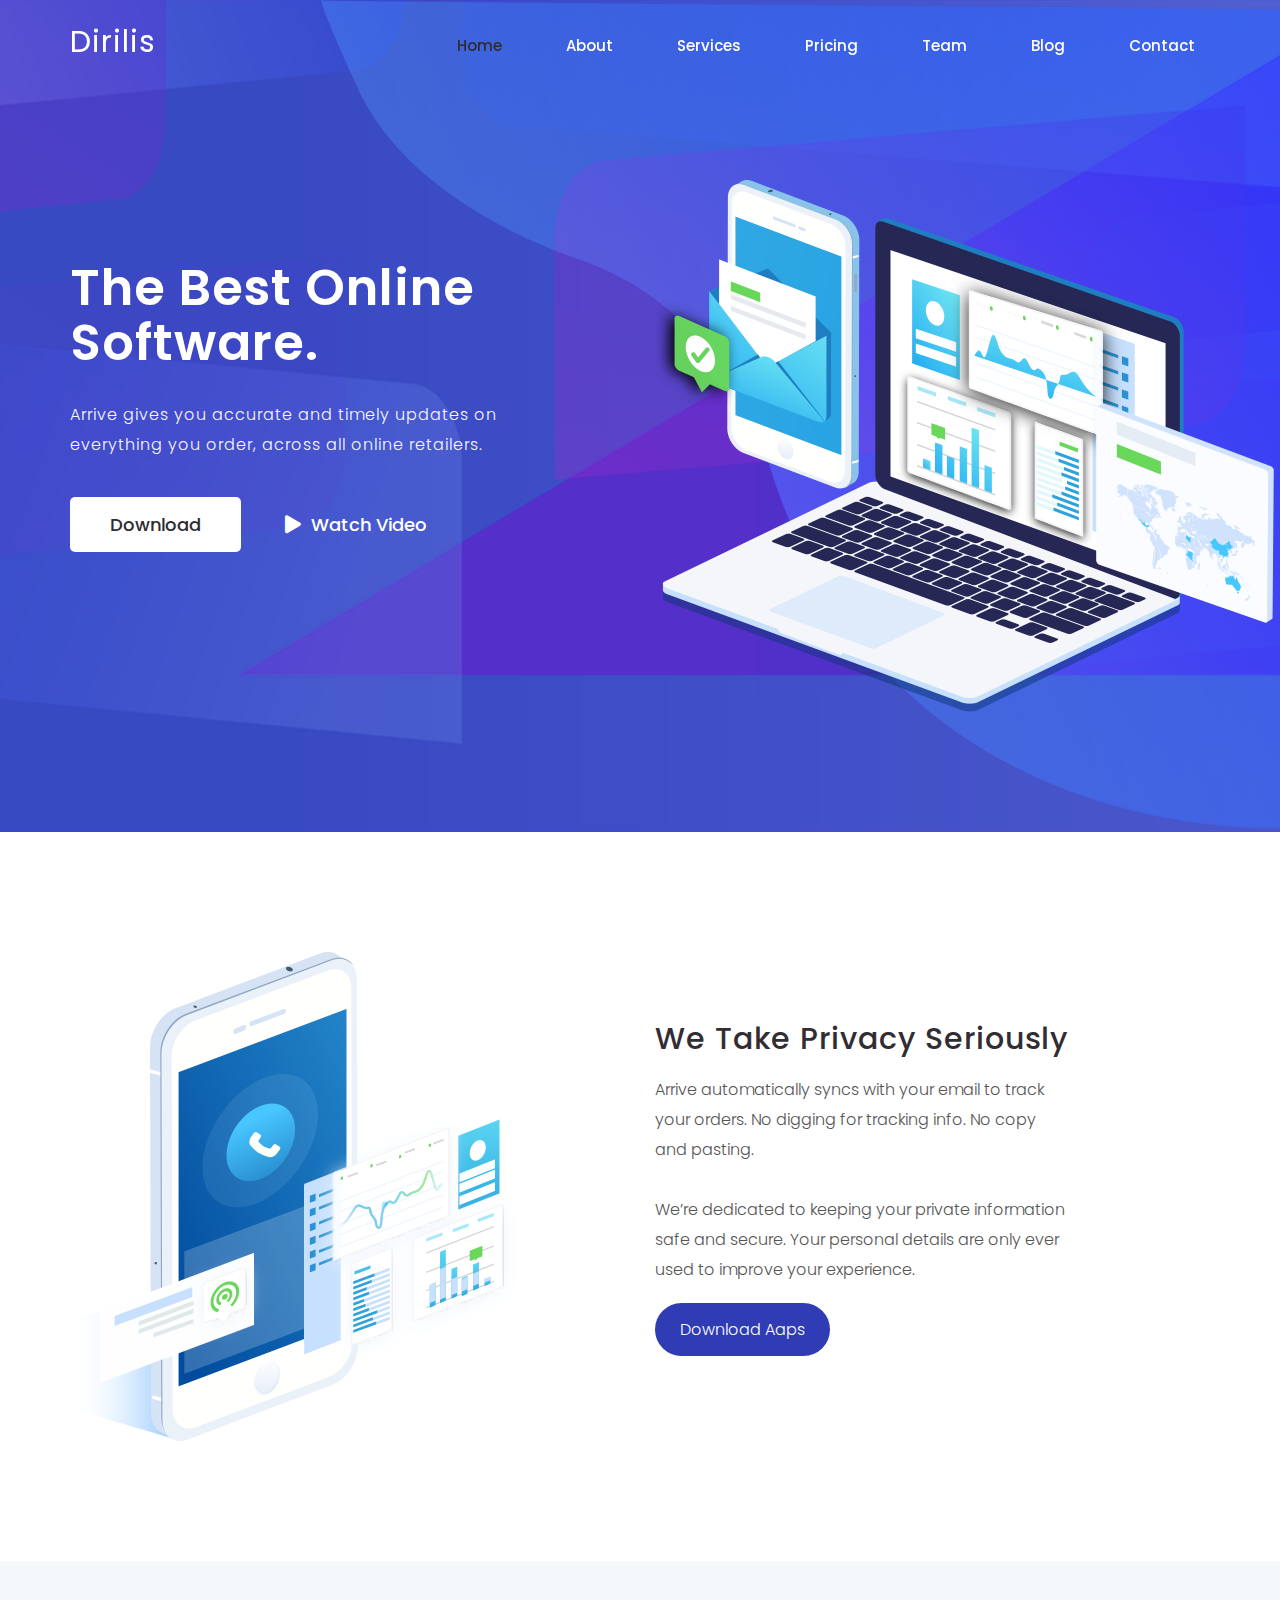
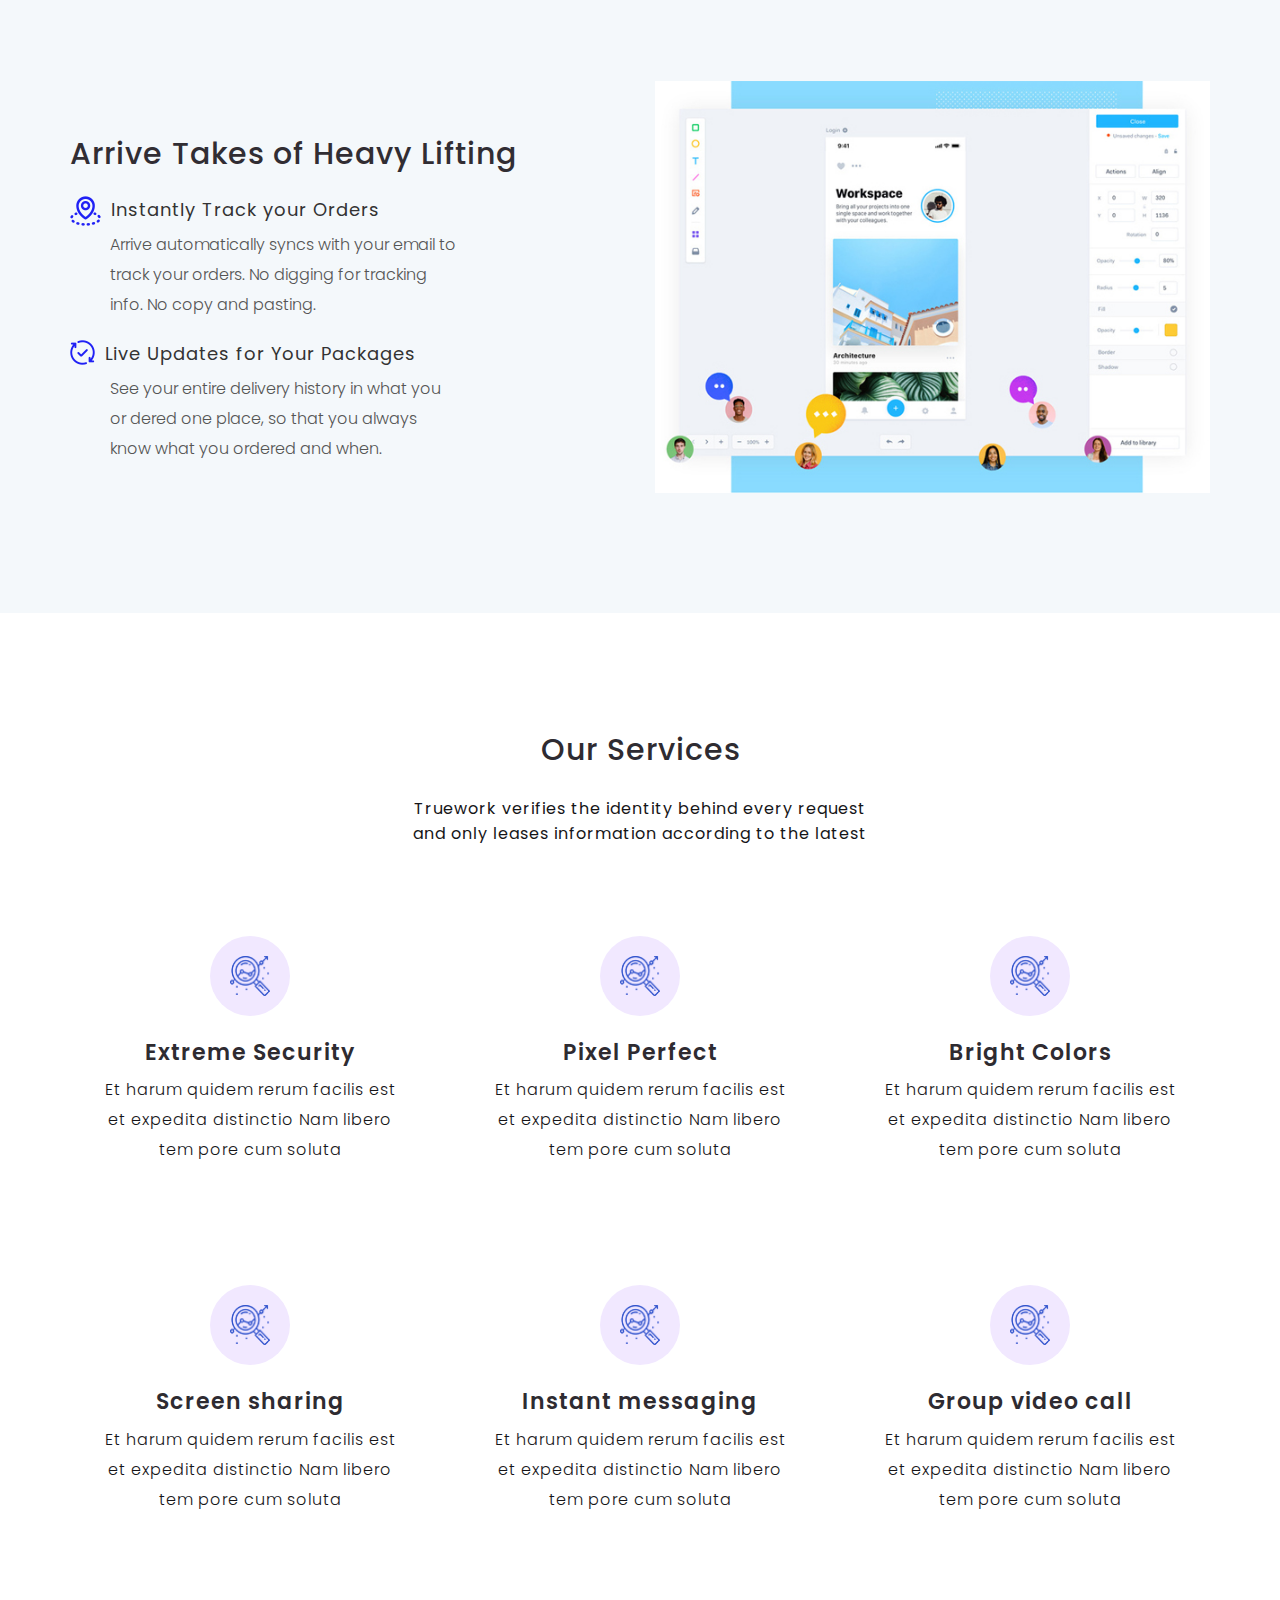
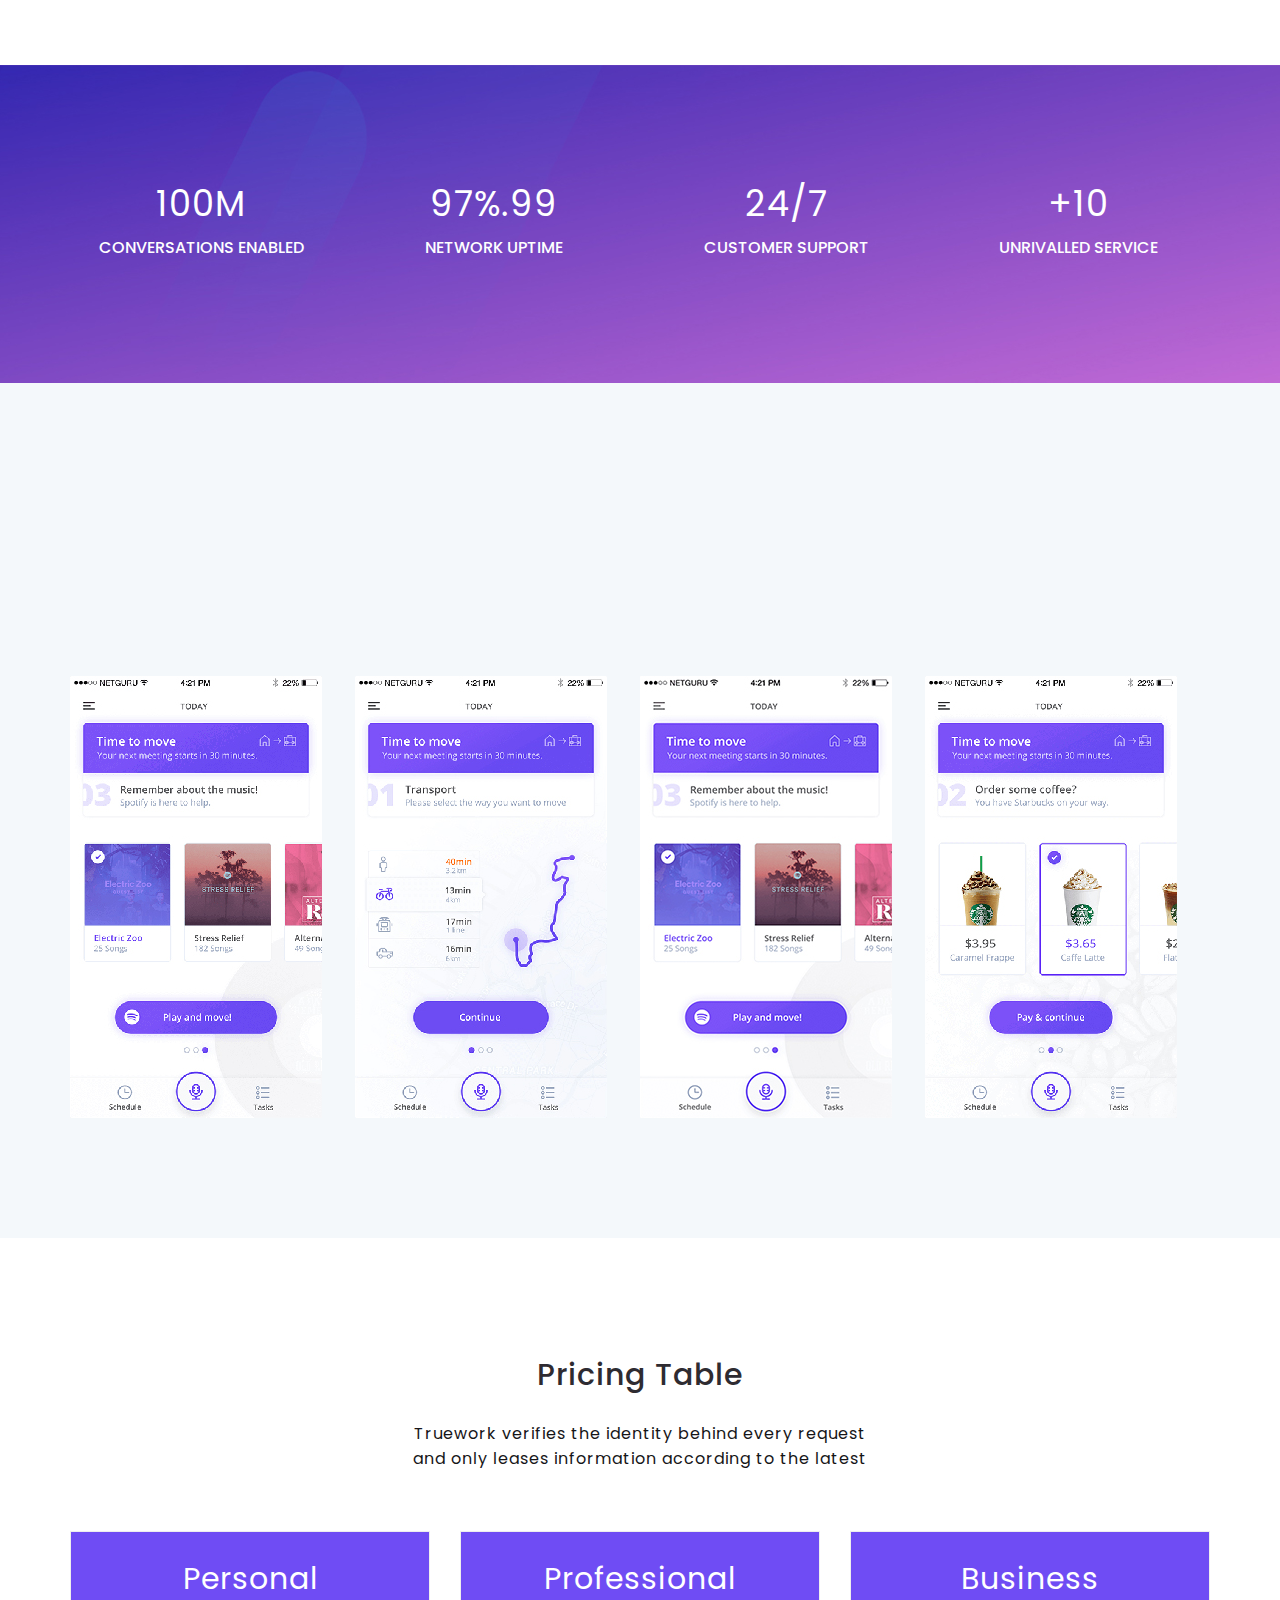
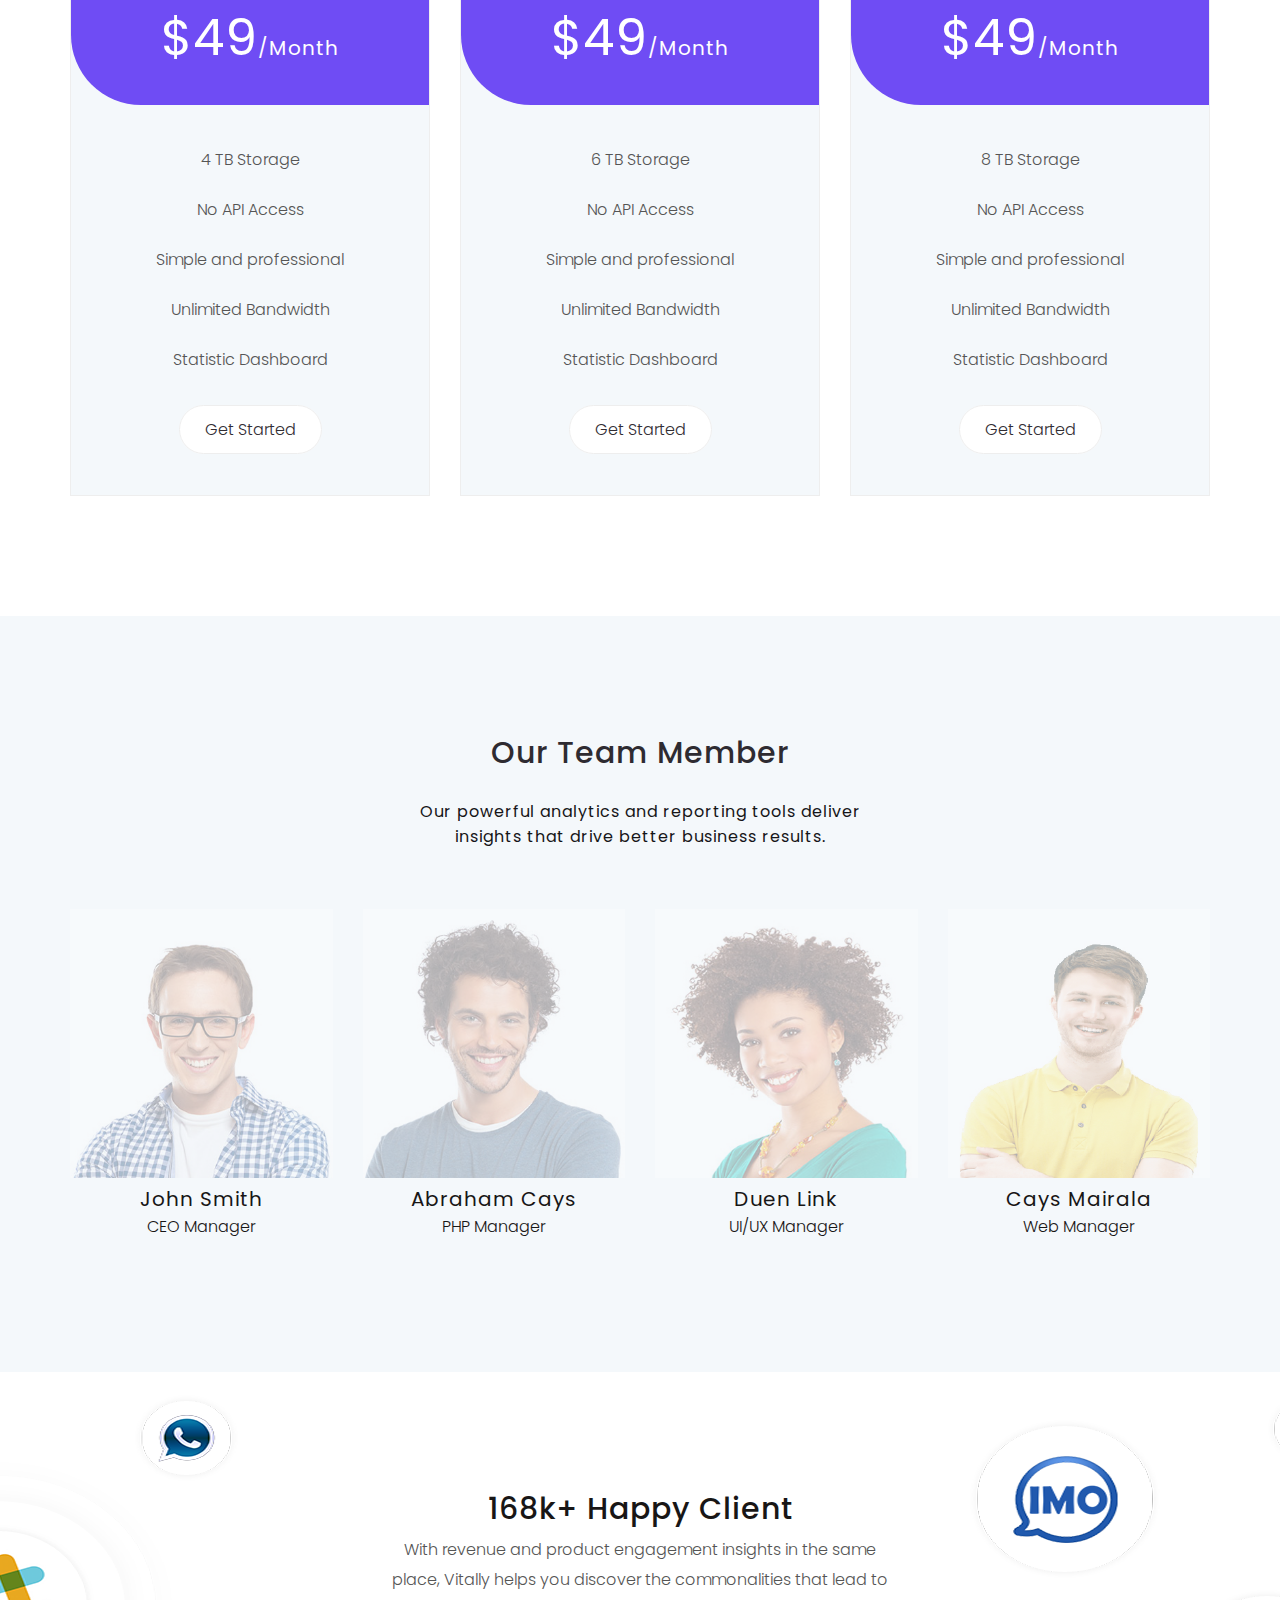
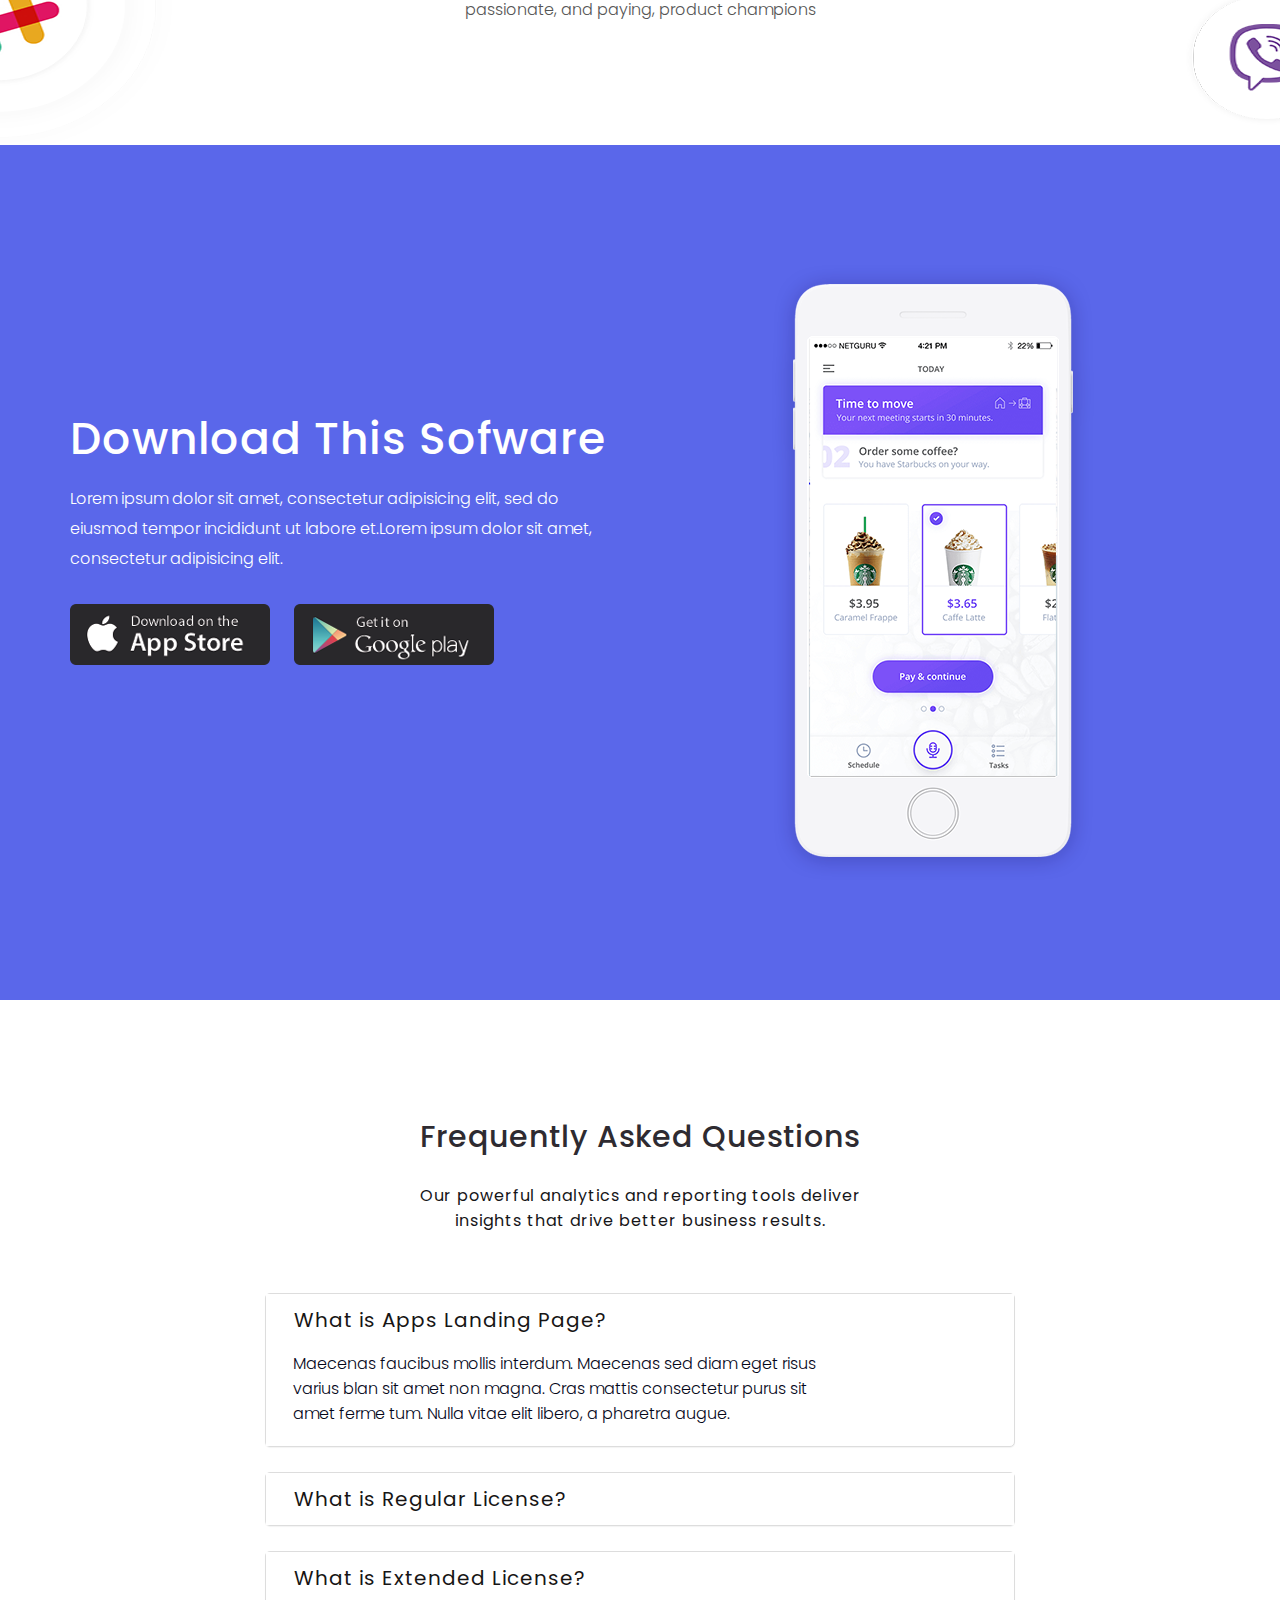
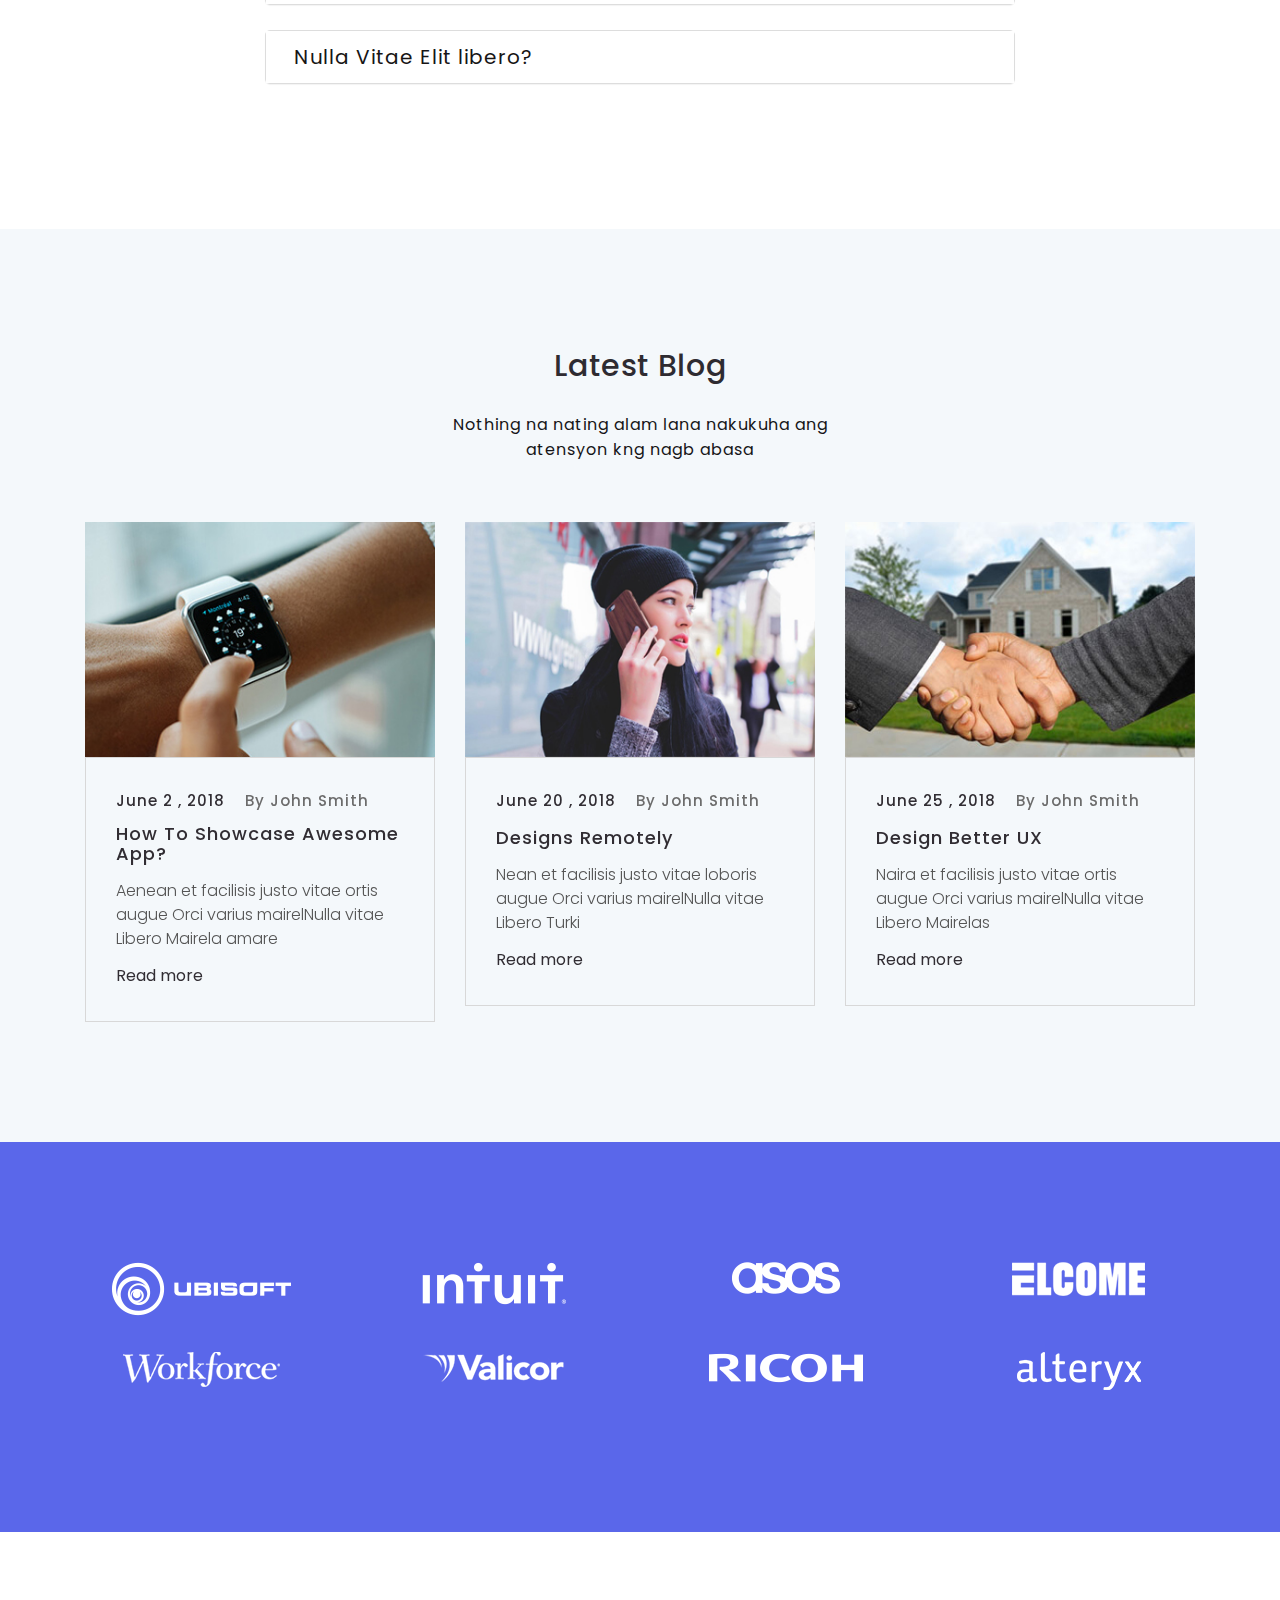
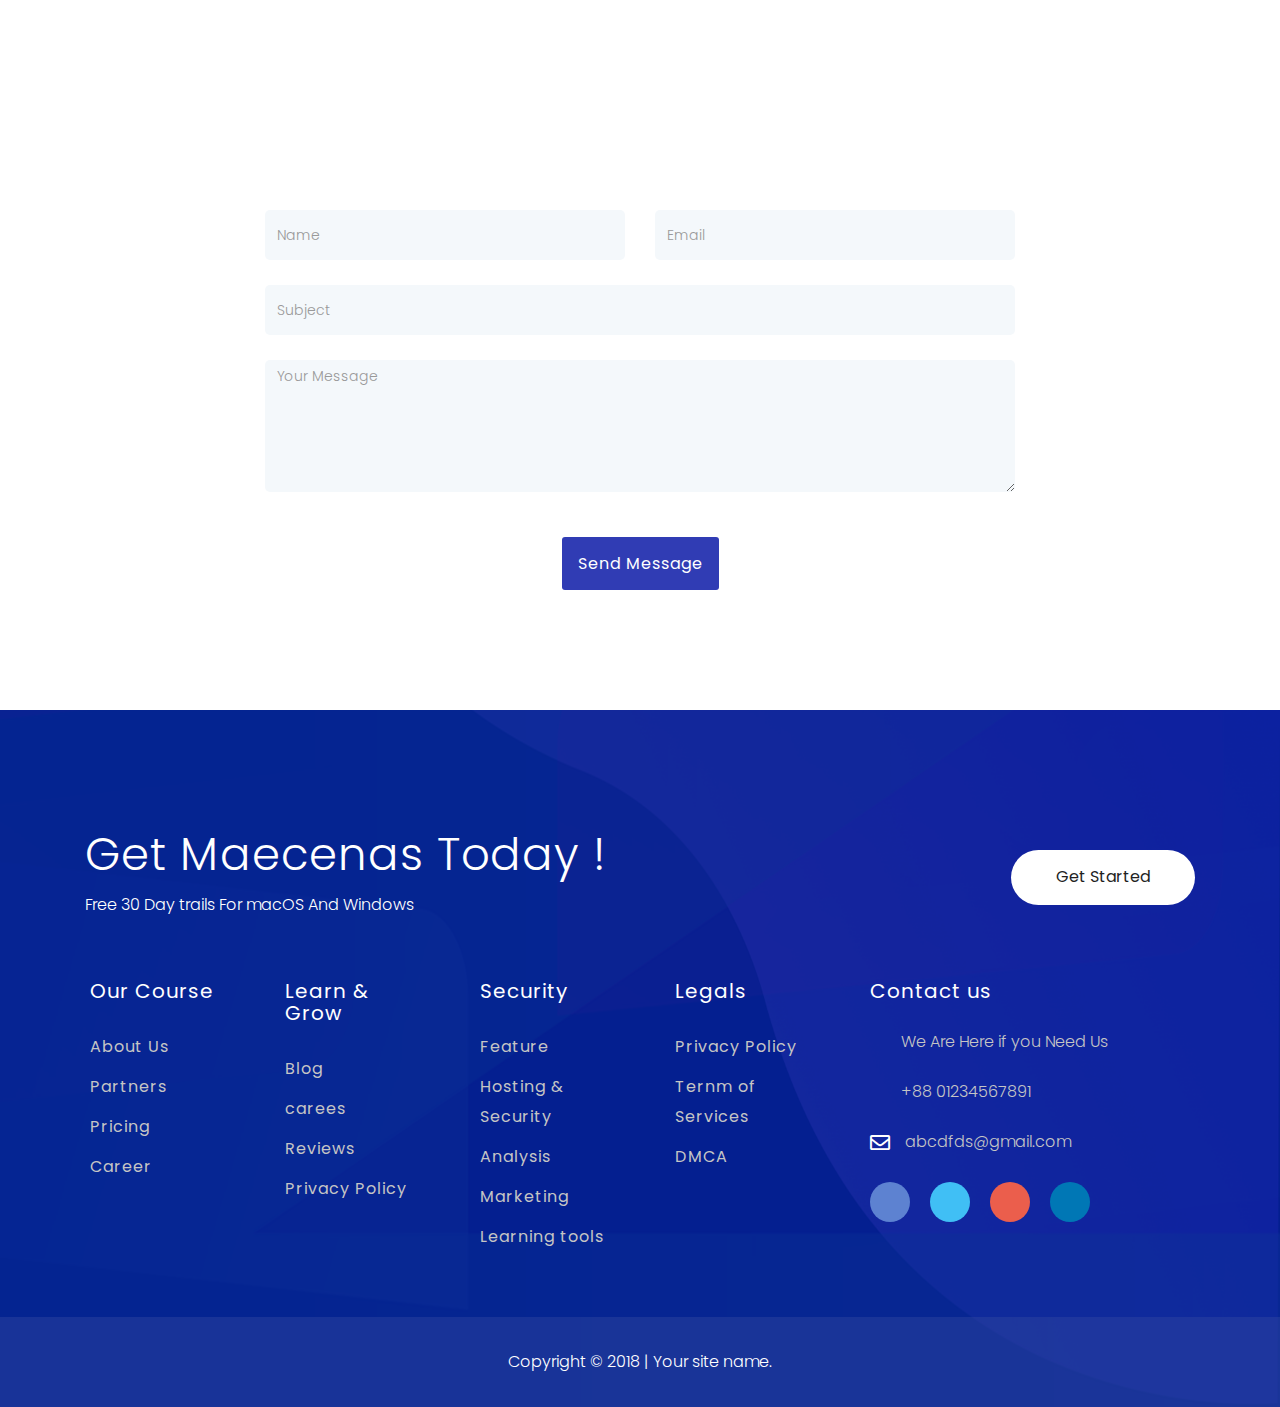
==== index.html @ 7afb1723 "Insurex Home page" ====
<!DOCTYPE html>
<html lang="en">

	<head>
		<!-- Meta -->
		<meta charset="utf-8">
		<meta http-equiv="X-UA-Compatible" content="IE=edge">
		<meta name="viewport" content="width=device-width, initial-scale=1"> 
		<!-- The above 3 meta tags *must* come first in the head; any other head content must come *after* these tags -->
		<!-- SITE TITLE -->
		<title>Dirilis - Responsive App Landing Page</title>			
		<!-- Latest Bootstrap min CSS -->
		<link rel="stylesheet" href="assets/bootstrap/css/bootstrap.css">		
		<!-- Google Font -->
		<link href="https://fonts.googleapis.com/css?family=Poppins:400,500,600,700" rel="stylesheet"> 
		<!-- Font Awesome CSS -->
		<link rel="stylesheet" href="https://use.fontawesome.com/releases/v5.0.12/css/all.css">
		<link rel="stylesheet" href="assets/fonts/font-awesome.min.css">
		<!--- owl carousel Css-->
		<link rel="stylesheet" href="assets/owlcarousel/css/owl.carousel.css">
		<link rel="stylesheet" href="assets/owlcarousel/css/owl.theme.css">	
		<!-- MAGNIFIC CSS -->
		<link rel="stylesheet" href="assets/css/magnific-popup.css">			
		<!-- Style CSS -->
		<link rel="stylesheet" href="assets/css/style.css">			
		
		<!-- HTML5 shim and Respond.js IE8 support of HTML5 elements and media queries -->
		<!-- WARNING: Respond.js doesn't work if you view the page via file:// -->
		<!--[if lt IE 9]>
		  <script src="https://oss.maxcdn.com/html5shiv/3.7.2/html5shiv.min.js"></script>
		  <script src="https://oss.maxcdn.com/respond/1.4.2/respond.min.js"></script>
		<![endif]-->
	</head>
	
    <body data-spy="scroll" data-offset="80">

		<!-- START PRELODER -->
		<div class="preloader">
			<div class="status"></div>
		</div>
		<!-- END PRELODER -->
		
		<!-- START NAVBAR -->
		<div class="navbar navbar-default navbar-fixed-top menu-top">
			<div class="container">
				<div class="navbar-header">
					<button type="button" class="navbar-toggle" data-toggle="collapse" data-target=".navbar-collapse">
						<span class="sr-only">Toggle navigation</span>
						<span class="icon-bar"></span>
						<span class="icon-bar"></span>
						<span class="icon-bar"></span>
					</button>
					<a href="index.html" class="navbar-brand"><h2>Dirilis</h2></a>
				</div>
				<div class="navbar-collapse collapse">
					<nav>
						<ul class="nav navbar-nav navbar-right">                                          
							<li><a class="page-scroll" href="#home">Home</a></li>
							<li><a class="page-scroll" href="#about">About</a></li>
							<li><a class="page-scroll" href="#service">Services</a></li>
							<li><a class="page-scroll" href="#pricing">Pricing</a></li>								
							<li><a class="page-scroll" href="#team">Team</a></li>
							<li><a class="page-scroll" href="#blog">Blog</a></li>
							<li><a class="page-scroll" href="#contact">Contact</a></li>
						</ul>  							
					</nav>
				</div> 
			</div><!--- END CONTAINER -->
		</div> 
		<!-- END NAVBAR -->	
		
		<!-- START  HOME -->
		<section id="home" class="home-area section-padding" style="background-image: url(assets/img/home/home-bg.png); background-size:cover; background-position:center center">
			<div class="container">
				<div class="row">
					<div class="col-md-6 col-sm-6 col-xs-12">
						<div class="hero-text">
							<h1>The Best Online Software.</h1>
							<p>Arrive gives you accurate and timely updates on everything you order, across all online retailers.</p>
						</div>
						<div class="home_btn">
							<a href="#">Download</a>
							<a class="own-video" href="https://www.youtube.com/watch?v=v5eAbbkaAfU"><i class="fas fa-play"></i>Watch Video</a>
						</div>
					</div><!--- END COL -->
					<div class="col-md-6 col-sm-6 col-xs-12">
						<div class="hero-text-img">
							<img src="assets/img/home/img-1.png" alt="images" />
						</div>
					</div><!--- END COL -->
				</div><!--- END ROW -->
			</div><!--- END CONTAINER -->
		</section>	
		<!-- END  HOME -->
		
		<!-- START ABOUT -->
		<section id="about" class="about_area section-padding">
			<div class="container">
				<div class="row">
					<div class="col-md-6 col-sm-6 col-xs-12">
						<div class="about_img">
							<img src="assets/img/about/img-1.png" class="img-responsive" alt="images" />
						</div>
					</div><!--- END COL -->
					<div class="col-md-6 col-sm-6 col-xs-12">
						<div class="about_text">
							<h2>We Take Privacy Seriously</h2>
							<p>Arrive automatically syncs with your email to track your orders. No digging for tracking info. No copy and pasting.</p>
							<p>We’re dedicated to keeping your private information safe and secure. Your personal details are only ever used to improve your experience.</p>
						</div>
						<div class="about_btn">
							<a href="#">Download Aaps</a>
						</div>
					</div><!--- END COL -->
				</div><!--- END ROW -->
			</div><!--- END CONTAINER -->
		</section>	
		<!-- END ABOUT -->
		
		<!-- START ABOUT TWO -->
		<section id="about_two" class="about_two_area section-padding">
			<div class="container">
				<div class="row">
					<div class="col-md-6 col-sm-6 col-xs-12">
						<div class="about_two_text">
							<h2>Arrive Takes of Heavy Lifting</h2>
							<div class="about_text_content">
								<img class="img-responsive" src="assets/img/about/icon-1.png" alt="icon" />
								<h4>Instantly Track your Orders</h4>
								<p>Arrive automatically syncs with your email to track your orders. No digging for tracking info. No copy and pasting.</p>
							</div>
							<div class="about_text_content">
								<img class="img-responsive" src="assets/img/about/icon-2.png" alt="icon" />
								<h4>Live Updates for Your Packages</h4>
								<p class="margin_none">See your entire delivery history in what you or dered  one place, so that you always know what you ordered and when.</p>
							</div>
						</div>
					</div><!--- END COL -->
					<div class="col-md-6 col-sm-6 col-xs-12">
						<div class="about_two_img">
							<img src="assets/img/about/img-2.jpg" class="img-responsive" alt="images" />
						</div>
					</div><!--- END COL -->
				</div><!--- END ROW -->
			</div><!--- END CONTAINER -->
		</section>	
		<!-- END ABOUT TWO -->
		
		<!-- START SERVICES -->
		<section id="service" class="service_area ">
			<div class="container">
				<div class="row text-center">
					<div class="col-md-12">
						<div class="section-title">
							<h2>Our Services</h2>
							<p>Truework verifies the identity behind every request and only leases information according to the latest </p>
						</div>
					</div><!--- END COL -->
					<div class="col-md-4 col-sm-6 col-xs-12">
						<div class="service_conteant">
							<div class="service_icon">
								<img src="assets/img/service/icon-1.png" alt="icon" />
							</div>
							<h4>Extreme Security</h4>
							<p>Et harum quidem rerum facilis est et expedita distinctio Nam libero tem pore cum soluta </p>
						</div>
					</div><!--- END COL -->
					<div class="col-md-4 col-sm-6 col-xs-12">
						<div class="service_conteant">
							<div class="service_icon">
								<img src="assets/img/service/icon-1.png" alt="icon" />
							</div>
							<h4>Pixel Perfect</h4>
							<p>Et harum quidem rerum facilis est et expedita distinctio Nam libero tem pore cum soluta </p>
						</div>
					</div><!--- END COL -->
					<div class="col-md-4 col-sm-6 col-xs-12">
						<div class="service_conteant">
							<div class="service_icon">
								<img src="assets/img/service/icon-1.png" alt="icon" />
							</div>
							<h4>Bright Colors</h4>
							<p>Et harum quidem rerum facilis est et expedita distinctio Nam libero tem pore cum soluta </p>
						</div>
					</div><!--- END COL -->
					<div class="col-md-4 col-sm-6 col-xs-12">
						<div class="service_conteant">
							<div class="service_icon">
								<img src="assets/img/service/icon-1.png" alt="icon" />
							</div>
							<h4>Screen sharing</h4>
							<p>Et harum quidem rerum facilis est et expedita distinctio Nam libero tem pore cum soluta </p>
						</div>
					</div><!--- END COL -->
					<div class="col-md-4 col-sm-6 col-xs-12">
						<div class="service_conteant">
							<div class="service_icon">
								<img src="assets/img/service/icon-1.png" alt="icon" />
							</div>
							<h4>Instant messaging</h4>
							<p>Et harum quidem rerum facilis est et expedita distinctio Nam libero tem pore cum soluta </p>
						</div>
					</div><!--- END COL -->
					<div class="col-md-4 col-sm-6 col-xs-12">
						<div class="service_conteant">
							<div class="service_icon">
								<img src="assets/img/service/icon-1.png" alt="icon" />
							</div>
							<h4>Group video call</h4>
							<p>Et harum quidem rerum facilis est et expedita distinctio Nam libero tem pore cum soluta </p>
						</div>
					</div><!--- END COL -->
				</div><!--- END ROW -->
			</div><!--- END CONTAINER -->
		</section>
		<!-- END SERVICES -->
		
		<!-- START CUNTING -->
		<section class="counter"  class="testimonial_area section-padding" style="background-image: url(assets/img/counting/bg.jpg); background-size:cover; background-position: center center;">
			<div class="container">
				<div class="row">
					<div class="col-md-3 col-sm-6 col-xs-12">
						<div class="counter_content text-center">
							<h4>100M</h4>
							<p>Conversations Enabled</p>
						</div>
					</div><!--- END COL -->
					<div class="col-md-3 col-sm-6 col-xs-12">
						<div class="counter_content text-center">
							<h4>97%.99</h4>
							<p>Network Uptime</p>
						</div>
					</div><!--- END COL -->
					<div class="col-md-3 col-sm-6 col-xs-12">
						<div class="counter_content text-center">
							<h4>24/7</h4>
							<p>Customer Support</p>
						</div>
					</div><!--- END COL -->
					<div class="col-md-3 col-sm-6 col-xs-12">
						<div class="counter_content text-center">
							<h4>+10</h4>
							<p>Unrivalled Service</p>
						</div>
					</div><!--- END COL -->
				</div><!--- END ROW -->
			</div><!--- END CONTAINER -->
		</section>
		<!-- END CUNTING -->
		
	    <!-- START APP SCREENSHOT  -->
		<section id="screenshots" class="app-screenshot section-padding">
			<div class="container">
				<div class="row">
					<div class="col-md-12">
						<div class="section-title text-center wow zoomIn">
							<h2>Apps Screenshots</h2>
							<p>Our powerful analytics and reporting tools deliver insights that drive better business results.</p>
						</div>				
					</div><!--- END COL -->				
					<div class="col-md-12">
						<div class="s-slider">
						  <div class="item"><img src="assets/img/screenshot/img-1.jpg" alt=""/></div>
						  <div class="item"><img src="assets/img/screenshot/img-2.jpg" alt=""/></div>
						  <div class="item"><img src="assets/img/screenshot/img-5.jpg" alt=""/></div>
						  <div class="item"><img src="assets/img/screenshot/img-4.jpg" alt=""/></div>
						  <div class="item"><img src="assets/img/screenshot/img-3.jpg" alt=""/></div>
						  <div class="item"><img src="assets/img/screenshot/img-1.jpg" alt=""/></div>
						  <div class="item"><img src="assets/img/screenshot/img-2.jpg" alt=""/></div>
						  <div class="item"><img src="assets/img/screenshot/img-5.jpg" alt=""/></div>
						  <div class="item"><img src="assets/img/screenshot/img-4.jpg" alt=""/></div>
						  <div class="item"><img src="assets/img/screenshot/img-3.jpg" alt=""/></div>
						</div>
					</div><!--- END COL -->
				</div><!--- END ROW -->			
			</div><!--- END CONTAINER -->	
		</section>
		<!-- END APP SCREENSHOT -->
		
		<!-- START PRICING TABLE -->
		<section id="pricing" class="pricing_area">
			<div class="container">
				<div class="row text-center">
					<div class="col-md-12">
						<div class="section-title">
							<h2>Pricing Table</h2>
							<p>Truework verifies the identity behind every request and only leases information according to the latest </p>
						</div>
					</div><!--- END COL -->
					<div class="col-md-4 col-sm-6 col-xs-12">
						<div class="pricingtable">
							<div class="pricing_heading">
								<h3>Personal</h3>
								<h2>$49<span>/Month</span></h2>
							</div>
							<div class="pricingContent">
								<ul>
									<li>4 TB Storage</li>
									<li>No API Access</li>
									<li>Simple and professional</li>
									<li>Unlimited Bandwidth</li>
									<li>Statistic Dashboard</li>
								</ul>
							</div>
							<a href="#" class="pricing_btn">Get Started</a>
						</div>
					</div><!-- END COL  -->
					<div class="col-md-4 col-sm-6 col-xs-12">
						<div class="pricingtable">
							<div class="pricing_heading">
								<h3>Professional</h3>
								<h2>$49<span>/Month</span></h2>
							</div>
							<div class="pricingContent">
								<ul>
									<li>6 TB Storage</li>
									<li>No API Access</li>
									<li>Simple and professional</li>
									<li>Unlimited Bandwidth</li>
									<li>Statistic Dashboard</li>
								</ul>
							</div>
							<a href="#" class="pricing_btn">Get Started</a>
						</div>
					</div><!-- END COL  -->
					<div class="col-md-4 col-sm-6 col-xs-12">
						<div class="pricingtable">
							<div class="pricing_heading">
								<h3>Business</h3>
								<h2>$49<span>/Month</span></h2>
							</div>
							<div class="pricingContent">
								<ul>
									<li>8 TB Storage</li>
									<li>No API Access</li>
									<li>Simple and professional</li>
									<li>Unlimited Bandwidth</li>
									<li>Statistic Dashboard</li>
								</ul>
							</div>
							<a href="#" class="pricing_btn">Get Started</a>
						</div>
					</div><!-- END COL  -->
				</div><!--- END ROW -->
			</div><!--- END CONTAINER -->
		</section>
		<!-- END PRICING TABLE-->
		
		<!-- START OUR TEAM -->
		<section id="team" class="team_area">
			<div class="container">
				<div class="row">
					<div class="col-md-12">
						<div class="section-title text-center">
							<h2>Our Team Member</h2>
							<p>Our powerful analytics and reporting tools deliver insights that drive better business results. </p>
						</div>
					</div><!--- END COL -->
					<div class="col-md-3 col-sm-6">
						<div class="our-team">
							<div class="pic">
								<img src="assets/img/team/img-1.jpg" alt="">
							</div>
							<div class="team-prof">
								<h4 class="post-title"><a href="#">John Smith</a></h4>
								<span class="post">CEO Manager</span>
							</div>
						</div>
					</div><!--- END COL -->
					<div class="col-md-3 col-sm-6">
						<div class="our-team">
							<div class="pic">
								<img src="assets/img/team/img-2.jpg" alt="">
							</div>
							<div class="team-prof">
								<h4 class="post-title"><a href="#">Abraham Cays</a></h4>
								<span class="post">PHP Manager</span>
							</div>
						</div>
					</div><!--- END COL -->
					<div class="col-md-3 col-sm-6">
						<div class="our-team">
							<div class="pic">
								<img src="assets/img/team/img-3.jpg" alt="">
							</div>
							<div class="team-prof">
								<h4 class="post-title"><a href="#">Duen Link</a></h4>
								<span class="post">UI/UX Manager</span>
							</div>
						</div>
					</div><!--- END COL -->
					<div class="col-md-3 col-sm-6">
						<div class="our-team">
							<div class="pic">
								<img src="assets/img/team/img-4.jpg" alt="">
							</div>
							<div class="team-prof">
								<h4 class="post-title"><a href="#">Cays Mairala</a></h4>
								<span class="post">Web Manager</span>
							</div>
						</div>
					</div><!--- END COL -->
				</div><!--- END ROW -->
			</div><!--- END CONTAINER -->
		</section>
		<!-- END OUR TEAM -->
		
		<!-- START CLIENT -->
			<section class="client_area section-padding" style="background-image: url(assets/img/client/bg.png); hbackground-size:cover; background-position: center center;">
				<div class="container">
					<div class="row">
						<div class="col-md-12 text-center">
							<div class="client_title">
								<h2>168k+ Happy Client</h2>
								<p>With revenue and product engagement insights in the same place, Vitally helps you discover the commonalities that lead to passionate, and paying, product champions</p>
							</div>
						</div><!--- END COL -->
					</div><!--- END ROW -->
				</div><!--- END CONTAINER -->
			</section>
		<!-- END CLIENT -->
		
		<!-- START DOWNLOAD -->
		<section id="download" class="download section-padding">
			<div class="container">
				<div class="row">
					<div class="col-md-6  col-sm-6 col-xs-12 ">
						<div class="download_text">
							<h2>Download This Sofware</h2>
							<p>Lorem ipsum dolor sit amet, consectetur adipisicing elit, sed do eiusmod tempor incididunt ut labore et.Lorem ipsum dolor sit amet, consectetur adipisicing elit.</p>
							<a class="download_btn" href="#"><img src="assets/img/download/apple.png" alt="" /></a>
							<a class="download_btn_two" href="#"><img src="assets/img/download/android.png" alt="" /></a>
						</div>
					</div><!--- END COL -->
					<div class="col-md-6 col-sm-6 col-xs-12">
						<div class="download_img">
							<img class="img-responsive" src="assets/img/download/img-1.png" alt="" />
						</div>
					</div><!--- END COL -->				
				</div><!--- END ROW -->
			</div><!--- END CONTAINER -->		
		</section>
		<!-- END DOWNLOAD -->
		
		<!-- START FAQS -->
		<section class="faqs_area section-padding ">
			<div class="container">
				<div class="row">
					<div class="col-md-12">
						<div class="section-title text-center">
							<h2>Frequently Asked Questions</h2>
							<p>Our powerful analytics and reporting tools deliver insights that drive better business results.</p>
						</div>
					</div><!--- END COL -->
					<div class="col-md-8 col-md-offset-2">
						<div class="panel-group" id="accordion" role="tablist" aria-multiselectable="true">
							<div class="panel panel-default">
								<div class="panel-heading" role="tab" id="headingOne">
									<h4 class="panel-title">
										<a class="" role="button" data-toggle="collapse" data-parent="#accordion" href="#collapseOne" aria-expanded="true" aria-controls="collapseOne">
											What is Apps Landing Page?
										</a>
									</h4>
								</div>
								<div id="collapseOne" class="panel-collapse collapse in" role="tabpanel" aria-labelledby="headingOne">
									<div class="panel-body">
										Maecenas faucibus mollis interdum. Maecenas sed diam eget risus varius blan sit amet non magna. Cras mattis consectetur purus sit amet ferme tum. Nulla vitae elit libero, a pharetra augue.
									</div>
								</div>
							</div>
							<div class="panel panel-default">
								<div class="panel-heading" role="tab" id="headingTwo">
									<h4 class="panel-title">
										<a class="collapsed" role="button" data-toggle="collapse" data-parent="#accordion" href="#collapseTwo" aria-expanded="false" aria-controls="collapseTwo">
											What is Regular License?
										</a>
									</h4>
								</div>
								<div id="collapseTwo" class="panel-collapse collapse" role="tabpanel" aria-labelledby="headingTwo">
									<div class="panel-body">
										Maecenas faucibus mollis interdum. Maecenas sed diam eget risus varius blan sit amet non magna. Cras mattis consectetur purus sit amet ferme tum. Nulla vitae elit libero, a pharetra augue.
									</div>
								</div>
							</div>
							<div class="panel panel-default">
								<div class="panel-heading" role="tab" id="headingThree">
									<h4 class="panel-title">
										<a class="collapsed" role="button" data-toggle="collapse" data-parent="#accordion" href="#collapseThree" aria-expanded="false" aria-controls="collapseThree">
											What is Extended License?
										</a>
									</h4>
								</div>
								<div id="collapseThree" class="panel-collapse collapse" role="tabpanel" aria-labelledby="headingThree">
									<div class="panel-body">
										Maecenas faucibus mollis interdum. Maecenas sed diam eget risus varius blan sit amet non magna. Cras mattis consectetur purus sit amet ferme tum. Nulla vitae elit libero, a pharetra augue.
									</div>
								</div>
							</div>
							<div class="panel panel-default">
								<div class="panel-heading" role="tab" id="headingThree">
									<h4 class="panel-title">
										<a class="collapsed" role="button" data-toggle="collapse" data-parent="#accordion" href="#collapseThree" aria-expanded="false" aria-controls="collapseThree">
											Nulla Vitae Elit libero?
										</a>
									</h4>
								</div>
								<div id="collapseThree" class="panel-collapse collapse" role="tabpanel" aria-labelledby="headingThree">
									<div class="panel-body">
										Maecenas faucibus mollis interdum. Maecenas sed diam eget risus varius blan sit amet non magna. Cras mattis consectetur purus sit amet ferme tum. Nulla vitae elit libero, a pharetra augue.
									</div>
								</div>
							</div>
						</div>
					</div><!-- END COL-->
				</div><!-- END ROW-->
			</div><!-- END CONTAINER-->
		</section>
		<!-- END FAQS -->
		
		<!-- START BLOG -->	
		<section id="blog" class="blog_area section-padding">
			<div class="container">
				<div class="row">	
					<div class="col-md-12">
						<div class="section-title text-center">
							<h2>Latest Blog</h2>
							<p>Nothing na nating alam lana nakukuha ang atensyon kng nagb abasa</p>
						</div>
					</div><!--- END COL -->
					<div class="col-md-12">
						<div id="news-slider" class="owl-carousel">
							<div class="post-slide">
								<div class="post-img">
									<img src="assets/img/blog/img-1.jpg" alt="">
									<div class="over-layer"></div>
								</div>
								<div class="post-content">
									<h5 class="post_date" >June 2 , 2018</h5>
									<h5 class="post_name" >By John Smith</h5>
									<h3 class="post-title">How To Showcase Awesome App?</h3>
									<p class="post-description">
										Aenean et facilisis justo vitae ortis augue Orci varius mairelNulla vitae Libero Mairela amare
									</p>
									<a href="#" class="read-more">Read more</a>
								</div>
							</div>
							<div class="post-slide">
								<div class="post-img">
									<img src="assets/img/blog/img-2.jpg" alt="">
									<div class="over-layer"></div>
								</div>
								<div class="post-content">
									<h5 class="post_date" >June 20 , 2018</h5>
									<h5 class="post_name" >By John Smith</h5>
									<h3 class="post-title">Designs Remotely</h3>
									<p class="post-description">
										Nean et facilisis justo vitae loboris augue Orci varius mairelNulla vitae Libero Turki
									</p>
									<a href="#" class="read-more">Read more</a>
								</div>
							</div>
							<div class="post-slide">
								<div class="post-img">
									<img src="assets/img/blog/img-3.jpg" alt="">
									<div class="over-layer"></div>
								</div>
								<div class="post-content">
									<h5 class="post_date" >June 25 , 2018</h5>
									<h5 class="post_name" >By John Smith</h5>
									<h3 class="post-title">Design Better UX</h3>
									<p class="post-description">
										Naira et facilisis justo vitae ortis augue Orci varius mairelNulla vitae Libero Mairelas
									</p>
									<a href="#" class="read-more">Read more</a>
								</div>
							</div>
							<div class="post-slide">
								<div class="post-img">
									<img src="assets/img/blog/img-1.jpg" alt="">
									<div class="over-layer"></div>
								</div>
								<div class="post-content">
									<h5 class="post_date" >June 2 , 2018</h5>
									<h5 class="post_name" >By John Smith</h5>
									<h3 class="post-title">Tips For Presenting</h3>
									<p class="post-description">
										Naira et facilisis justo vitae ortis augue Orci varius mairelNulla vitae Libero Mairelas
									</p>
									<a href="#" class="read-more">Read more</a>
								</div>
							</div>
							<div class="post-slide">
								<div class="post-img">
									<img src="assets/img/blog/img-2.jpg" alt="">
									<div class="over-layer"></div>
								</div>
								<div class="post-content">
									<h5 class="post_date" >June 10 , 2018</h5>
									<h5 class="post_name" >By John Smith</h5>
									<h3 class="post-title">Tips For Presenting</h3>
									<p class="post-description">
										Naira et facilisis justo vitae ortis augue Orci varius mairelNulla vitae Libero Mairelas
									</p>
									<a href="#" class="read-more">Read more</a>
								</div>
							</div>
						</div>
					</div><!--- END COL -->
				</div><!--- END ROW -->
			</div><!--- END CONTAINER -->
		</section>	
		<!-- END BLOG -->	
		
		<!-- START COMPANY PARTNER LOGO  -->
		<section class="partner-logo">
			<div class="container">
				<div class="row">
					<div class="partner col-md-3">
						<a href="#"><img src="assets/img/partner/img-1.png" alt="image"></a>
					</div><!-- END COL  -->
					<div class="partner col-md-3">
						<a href="#"><img src="assets/img/partner/img-2.png" alt="image"></a>
					</div><!-- END COL  -->
					<div class="partner col-md-3">
						<a href="#"><img src="assets/img/partner/img-3.png" alt="image"></a>
					</div><!-- END COL  -->
					<div class="partner col-md-3">
						<a href="#"><img src="assets/img/partner/img-4.png" alt="image"></a>
					</div><!-- END COL  -->
					<div class="partner col-md-3">
						<a href="#"><img src="assets/img/partner/img-5.png" alt="image"></a>
					</div><!-- END COL  -->
					<div class="partner col-md-3">
						<a href="#"><img src="assets/img/partner/img-6.png" alt="image"></a>
					</div><!-- END COL  -->
					<div class="partner col-md-3">
						<a href="#"><img src="assets/img/partner/img-7.png" alt="image"></a>
					</div><!-- END COL  -->
					<div class="partner col-md-3">
						<a href="#"><img src="assets/img/partner/img-8.png" alt="image"></a>
					</div><!-- END COL  -->
				</div><!--END  ROW  -->
			</div><!-- END CONTAINER  -->
		</section>
		<!-- END COMPANY PARTNER LOGO -->
		
		<!-- START CONTACT FORM-->
		<section id="contact" class="contact_area section-padding">
			<div class="container">
				<div class="row">
					<div class="col-md-12">
						<div class="section-title contact-title text-center wow zoomIn">
							<h2>Contact us</h2>
							<p>Our powerful analytics and reporting tools deliver insights that drive better business results.</p>
						</div>
					</div><!--- END COL -->
					<div class="col-md-8 col-md-offset-2">
						<div class="contact">
							<form class="form" name="enq" method="post" action="contact.php" onsubmit="return validation();">
								<div class="row">
									<div class="form-group col-md-6">
										<input type="text" name="name" class="form-control" id="first-name" placeholder="Name" required="required">
									</div>
									<div class="form-group col-md-6">
										<input type="email" name="email" class="form-control" id="email" placeholder="Email" required="required">
									</div>
									<div class="form-group col-md-12">
										<input type="text" name="subject" class="form-control" id="subject" placeholder="Subject" required="required">
									</div>
									<div class="form-group col-md-12">
										<textarea rows="6" name="message" class="form-control" id="description" placeholder="Your Message" required="required"></textarea>
									</div>
									
									<div class="actions">
										<input type="submit" value="Send message" name="submit" id="submitButton" class="btn btn-lg btn-contact-bg" title="Submit Your Message!" />
									</div>
									
								</div>
							</form>
						</div>
					</div><!--- END COL -->	
				</div><!--- END ROW -->				
			</div><!--- END CONTAINER -->	
		</section>
		<!-- END CONTACT FORM -->
		
		<!-- START FOOTER -->
		<footer class="footer-area" style="background-image: url(assets/img/footer/bg-2.png); background-size:cover; background-position:center center">
				<div class="container">
					<div class="row">
						<div class="col-md-12">
							<div class="footer_newsletter">
								<div class="col-md-6 col-sm-6 col-xs-12">
									<div class="footer_newsletter_text">
										<h2>Get Maecenas Today !</h2>
										<p>Free 30 Day trails For macOS And Windows</p>
									</div>
								</div><!--- END COL -->
								<div class="col-md-6 col-sm-6 col-xs-12">
									<div class="footer_newsletter_btn">
										<a class="btn btn-default" href="#">Get Started</a>
									</div>
								</div><!--- END COL -->
							</div>
						</div><!--- END COL -->
						
						<div class="col-xs-12 col-sm-6 col-md-2">
							<div class="footer_services">
								<h3 class="footer_title">Our Course</h3>
								<ul>
									<li><a href="#">About Us</a></li>
									<li><a href="#">Partners</a></li>
									<li><a href="#">Pricing</a></li>
									<li><a href="#">Career</a></li>
								</ul>
							</div>
						</div><!-- END COL -->
						<div class="col-xs-12 col-sm-6 col-md-2">
							<div class="footer_services">
								<h3 class="footer_title">Learn & Grow</h3>
								<ul>
									<li><a href="#">Blog</a></li>
									<li><a href="#">carees</a></li>
									<li><a href="#">Reviews</a></li>
									<li><a href="#">Privacy Policy</a></li>
								</ul>
							</div>
						</div><!-- END COL -->
						<div class="col-xs-12 col-sm-6 col-md-2">
							<div class="footer_services">
								<h3 class="footer_title">Security</h3>
								<ul>
									<li><a href="#">Feature</a></li>
									<li><a href="#">Hosting & Security</a></li>
									<li><a href="#">Analysis</a></li>
									<li><a href="#">Marketing</a></li>
									<li><a href="#">Learning tools</a></li>
								</ul>
							</div>
						</div><!-- END COL -->
						<div class="col-xs-12 col-sm-6 col-md-2">
							<div class="footer_services">
								<h3 class="footer_title">Legals</h3>
								<ul>
									<li><a href="#">Privacy Policy</a></li>
									<li><a href="#">Ternm of Services</a></li>
									<li><a href="#">DMCA</a></li>
								</ul>
							</div>
						</div><!-- END COL -->
						<div class="col-xs-12 col-sm-6 col-md-4">
							<div class="footer_services">
								<h3 class="footer_title">Contact us</h3>
								<div class="footer_contact">
									<i class="fa fa-home"></i>
									<p>We Are Here if you Need Us</p>
								</div>
								<div class="footer_contact">
									<i class="fa fa-phone"></i>
									<p>+88 01234567891</p>
								</div>
								<div class="footer_contact">
									<i class="far fa-envelope"></i>
									<p>abcdfds@gmail.com</p>
								</div>
								<div class="footer_social">
									<ul>
										<li><a class="footer_facebook" href="#"><i class="fa fa-facebook"></i></a></li>
										<li><a class="footer_twitter" href="#"><i class="fa fa-twitter"></i></a></li>
										<li><a class="footer_google" href="#"><i class="fa fa-google-plus"></i></a></li>
										<li><a class="footer_linkedin" href="#"><i class="fa fa-linkedin"></i></a></li>
									</ul>
								</div>
							</div>
						</div><!-- END COL -->
					</div><!-- END EOW -->
				</div><!-- END CONTAINER -->
				<div class="copyright">
					<p>Copyright &copy; 2018 | Your site name.</p>
				</div><!--- END FOOTER COPYRIGHT -->
			</footer>	
		<!-- END FOOTER -->	
		
		<!-- Latest jQuery -->
			<script src="assets/js/jquery-1.12.4.min.js"></script>
		<!-- Latest compiled and minified Bootstrap -->
			<script src="assets/bootstrap/js/bootstrap.min.js"></script>
		<!-- modernizer JS -->		
			<script src="assets/js/modernizr-2.8.3.min.js"></script>
		<!-- Touch Swipe JS File Version - 1.6.15 -->
			<script src="assets/js/jquery.touchSwipe.min.js"></script>
		<!-- Paradise Slider Main JS File -->
			<script src="assets/js/paradise_slider_min.js"></script>	
		<!-- stellar js -->
			<script src="assets/js/jquery.stellar.min.js"></script>				
		<!-- owl-carousel min js  -->
			<script src="assets/owlcarousel/js/owl.carousel.min.js"></script>	
		<!-- MAGNIFICANT JS -->
			<script src="assets/js/jquery.magnific-popup.min.js"></script>
		<!-- jquery mixitup min js -->
			<script src="assets/js/jquery.mixitup.js"></script>
		<!-- jquery masonry.pkgd.min.js -->
			<script src="assets/js/masonry.pkgd.min.js" type="text/javascript"></script>
		<!-- scrolltopcontrol js -->
			<script src="assets/js/scrolltopcontrol.js"></script>	
		<!-- wow min js -->
			<script src="assets/js/wow.min.js"></script>			
		<!-- form-contact js -->
			<script src="assets/js/form-contact.js"></script>				
		<!-- scripts js -->
			<script src="assets/js/scripts.js"></script>
			
		 <script>
		 var container = document.querySelector('#masonry-grid');
		  var masonry = new Masonry(container, {
			columnWidth: 50,
			itemSelector: '.grid-item',
			easing: 'linear',
			gutter:1
		  });
		</script>
    </body>
</html>
---- assets/css/style.css ----
/*=========================================================
Author       : Theme_Ware.
Template Name: Dirilis - Responsive App Landing Page
Version      : 1.0
==============================================================*/

/*=============================================================
    CSS INDEX
    =============================
    01. GENERAL STYLE (body, link color, section-title, preloader btn, overlay, section-padding etc)
    02. BOOTSTRAP NAVIGATION OVERRIDES
    03. START HOME DESIGN
    04. START ABOUT DESIGN
    05. START ABOUT TWO DESIGN
    06. START SERVICES DESIGN
    07. START COUNTER DESIGN
    08. START SEREENSHOT DESIGN
    09. START PRICING DESIGN
    10. START TEAM DESIGN
    11. START CLIENT DESIGN
    12. START DOWNLOAD DESIGN
    13. START FAQS DESIGN
    14. START BLOG DESIGN
	15. START PARTNER LOGO DESIGN
    16. START CONTACT FORM & CONTACT ADDRESS DESIGN
    17. START FOOTER DESIGN
 *=============================================================*/
  
/*=========================*
  01.START GENERAL STYLE
 *=========================*/
body {
background-color:#061649 repeat scroll 0 0;
color: #555;
font-family: 'Poppins', sans-serif;
font-size: 16px;
font-weight: 300;
line-height: 30px;
background:#fff;
overflow-x:hidden;
}
html,
body { height: 100% }
h1,
h2,
h3,
h4,
h5,
h6 {
letter-spacing: 0px;
margin-top: 0px; 
color: #333;
font-weight: 400;
letter-spacing: 1px;
}
a {
text-decoration: none;
-webkit-transition: all 0.2s ease 0s;
transition: all 0.2s ease 0s;
}
a:hover {
color: #fff;
text-decoration: none;
}
a:focus {
outline: none;
text-decoration: none;
}
p {
margin-bottom: 0px;
}
ul,
li {
margin: 0;
padding: 0;
}

::-webkit-input-placeholder {
font-weight: 300;
font-family: 'Poppins', sans-serif; }

:-moz-placeholder {
font-weight: 300;
font-family: 'Poppins', sans-serif; }

::-moz-placeholder {
font-weight: 300;
font-family: 'Poppins', sans-serif; }

:-ms-input-placeholder {
font-weight: 300;
font-family: 'Poppins', sans-serif; }
fieldset {
border: 0 none;
margin: 0 auto;
padding: 0;
}
/*** START PRELOADER DESIGN ***/
.preloader {
    background:#fff;
    bottom: 0;
    left: 0;
    position: fixed;
    right: 0;
    top: 0;
    z-index: 9999;
}
.status{
    background-image: url(../img/status.gif);
    background-position: center;
    background-repeat: no-repeat;
    height: 200px;
    left: 50%;
    margin: -100px 0 0 -100px;
    position: absolute;
    top: 50%;
    width: 200px;
}/*** END PRELOADER DESIGN ***/

@-webkit-keyframes spinner {
    0% {
        -webkit-transform: rotate(0deg);
        transform: rotate(0deg);
    }
    100% {
        -webkit-transform: rotate(360deg);
        transform: rotate(360deg);
    }
}

@keyframes spinner {
    0% {
        -webkit-transform: rotate(0deg);
        transform: rotate(0deg);
    }
    100% {
        -webkit-transform: rotate(360deg);
        transform: rotate(360deg);
    }
}
.section-padding { padding: 120px 0 }
.no-padding { padding: 0 }

/* BTN START */
.btn {
background: ;
border-radius: 5px;
color: #fff !important;
padding: 16px 45px;
text-transform: capitalize;
-webkit-transition:all 0.4s ease 0s;
transition: all 0.4s ease 0s;
}
.btn:hover{
background: ;

}
/* BTN END */

/*START SCROLL TO TOP*/
.topcontrol {
background: #5a67ea none repeat scroll 0 0;
border-radius: 5px;
bottom: 5px;
box-shadow: 0 1px 10px 0 rgba(0, 0, 0, 0.2);
color: #fff;
cursor: pointer;
font-size: 30px;
height: 45px;
line-height: 40px;
opacity: 1;
-ms-filter: "progid:DXImageTransform.Microsoft.Alpha(Opacity=100)";
position: fixed;
right: 5px;
text-align: center;
-webkit-transition: all 0.2s ease 0s;
transition: all 0.2s ease 0s;
width: 45px;
z-index: 999;
}
.topcontrol:hover {
background: #312d33;
color: #fff;
}
/*END SCROLL TO TOP*/

/*START SECTION TITLE DESIGN*/
.section-title { margin-bottom: 60px }
.section-title  h2 {
color:#2e2b31;
font-size: 30px;
font-weight: 500;
margin-bottom: 30px;
margin-top: 0;
position: relative;
text-transform: capitalize;
}
@media only screen and (max-width:360px) { 
.section-title h2{
font-size: 30px;
font-weight: normal;
line-height: 40px;
}
}
.section-title p {
color:#161518;
font-weight: 400;
line-height: 25px;
letter-spacing: 1px;
margin: 0 auto;
position: relative;
width: 40%;
}
.line{
background: #005bbc none repeat scroll 0 0;
border-radius: 2px;
display: block;
height: 4px;
margin: 20px auto;
width: 60px;
}
@media only screen and (max-width:480px) { 
.section-title p{
padding:0 15px;
width: 100%;
}
}
/*END SECTION TITLE DESIGN*/
/*=========================*
 01.END GENERAL STYLE
*=========================*/

 /*=========================================*
 02.START BOOTSTRAP NAVIGATION OVERRIDES
*==========================================*/
.navbar-default {
border: none;
border-radius: 0;
margin-bottom: 0;
width: 100%;
padding: 20px 0;
background: none;
transition: all 0.3s ease-in-out;
-webkit-transition: all 0.3s ease-in-out;
-moz-transition: all 0.3s ease-in-out;
-o-transition: all 0.3s ease-in-out;
-ms-transition: all 0.3s ease-in-out;
}
.navbar-default .navbar-nav>.active>a,
.navbar-default .navbar-nav>.active>a:hover,
.navbar-default .navbar-nav>.active>a:focus {
background-color: transparent;
color: #2e2b31 !important;
}
.navbar-default .navbar-nav>.open>a,
.navbar-default .navbar-nav>.open>a:hover,
.navbar-default .navbar-nav>.open>a:focus {
color: #2e2b31 !important;
background-color: transparent;
}
.navbar-brand { padding-top: 5px }
.navbar-brand h2 {
	color: #fff;
}
@media only screen and (max-width: 768px){
.navbar-brand { padding-top: 8px 
}
}
.navbar-brand img {
width: 150px;
margin-left: 10px;
}
@media only screen and (max-width:768px) { 
.navbar-brand img {
width: 110px;
}
}
.navbar-nav {
	float: none;
	text-align: center;
	display: block;
}
@media only screen and (max-width:480px) { 
.navbar-nav {
background-color: #fff;
padding: 30px 0;
}
}
.navbar-nav li {
	display: inline-block !important;
	float: none;
}
@media only screen and (max-width:480px) { 
.navbar-nav li {
	margin-bottom:30px;
}
}
.navbar-default .navbar-collapse,
.navbar-default .navbar-form { border-color: #4b21e5; }
.navbar-default .navbar-nav > li > a {color: #fff !important;}
.menu-top li a {
font-size: 15px;
text-transform: capitalize;
font-weight: 500;
padding: 16px 30px;
text-align: center;
}
.menu-top li a:hover,
.menu-top li a:focus { color: #2e2b31 !important }
@media only screen and (max-width:768px) { 
.navbar-default .navbar-nav > li > a {
padding: 16px 8px;
}
}
@media only screen and (max-width:480px) { 
.navbar-default .navbar-nav > li > a { color: #4b21e5  !important 
}
}
@media only screen and (max-width:480px) { 
.navbar-default .navbar-nav > li > a:hover { color: #2e2b31  !important 
}
}
.navbar-default.menu-shrink {
background: #542fc9 none repeat scroll 0 0;
box-shadow: 0 5px 40px 0 rgba(42, 111, 199, 0.2);
margin-top: 0;
padding: 20px 0;
position: fixed;
top: 0;
width: 100%;
}
@media only screen and (max-width:480px) { 
.menu-top {
color: #fff !important;
margin-left: 0px;
}
}
.navbar-default.menu-shrink li a {color:#1669ec }
.navbar-default.menu-shrink li a:hover,
.navbar-default.menu-shrink li a:focus { color: #2e2b31 !important}
.navbar-default .navbar-toggle { background: #fff none repeat scroll 0 0 }
.navbar-default .navbar-toggle:hover,
.navbar-default .navbar-toggle:focus { background-color: #fff }
.navbar-default .navbar-toggle .icon-bar { background-color: #1669ec }
.login_area{
	float:right;
	display:inline-block;
	margin-top: 10px;
}
@media only screen and (max-width:480px) { 
.login_area{
	float:none;
}
}
.btn_login {
	background:#4b21e5 none repeat scroll 0 0;
	border-radius:5px;
	color: #fff !important;
	font-weight: 500;
	padding:8px 20px;
	text-transform: capitalize;
}
@media only screen and (max-width:480px) { 
.btn_login{
	background:#fff;
	color:#2e2b31 !important;
	padding:8px 25px;
}
}
.btn_login:hover {
	background: #fff;
	color: #161414 !important;
}
@media only screen and (max-width:480px) { 
.btn_login:hover {
	background: #4b21e5;
	color: #fff !important;
}
}
.btn_signup {
	background:#4b21e5 none repeat scroll 0 0;
	border-radius:5px;
	color:#fff !important;
	font-weight: 500;
	padding:8px 20px;
}
@media only screen and (max-width:480px) { 
.btn_signup{
	background:#fff;
	color:#2e2b31 !important;
	padding:8px 25px;
}
}
.btn_signup:hover{
	background: #fff none repeat scroll 0 0;
	color: #161414 !important;
}
@media only screen and (max-width:480px) { 
.btn_signup:hover {
	background: #4b21e5;
	color: #fff !important;
}
}
.menu-shrink.btn_signin{
	background:#4b21e5 none repeat scroll 0 0;
	color: #fff !important;
	text-transform: capitalize;
}
.menu-shrink.btn_signin:hover{color:#1669ec !important;}
.btn_signin:hover,
.btn_signin:focus{
background:none;
color:#1669ec !important;
}

/*=========================================*
  02.END BOOTSTRAP NAVIGATION OVERRIDES
*==========================================*/
 
/*======================* 
03.START HOME DESIGN
*=======================*/
.home-area {
	background: #542FC9 none repeat scroll 0 0;
}
.hero-text {
	padding-top: 140px;
}
@media only screen and (max-width: 768px){
.hero-text{
	padding-top: 120px;
}
}
.hero-text-img {
	padding-top: 60px;
}
.hero-text h1 {
	color:#fff;
	font-size: 50px;
	font-weight: 600;
	line-height: 55px;
	margin-bottom: 30px;
}
@media only screen and (max-width: 768px){
.hero-text h1{
	font-size: 40px;
	line-height: 45px;
}
}
@media only screen and (max-width: 375px){
.hero-text h1{
	font-size: 30px;
	line-height: 35px;
	margin-bottom:10px;
}
}
@media only screen and (max-width: 480px){
.hero-text h1{
	width:95%;
}
}
.hero-text p {
	color: #f9f9f9;
	letter-spacing: 1px;
	margin-bottom: 50px;
	width: 80%;
}
.home_btn a {
	background: #fff none repeat scroll 0 0;
	padding: 15px 40px;
	color: #2e2b31;
	font-size: 18px;
	font-weight: 500;
	border-radius: 5px;
	-webkit-transition:all 0.4s ease 0s;
	transition: all 0.4s ease 0s;
}
.home_btn a:hover{
	background:#52d0f2 none repeat scroll 0 0;
	color:#fff;
}
.own-video:hover{color:#52d0f2 !important;}
@media only screen and (max-width: 768px){
.home_btn a{
	padding: 15px 26px;
}
}
.own-video {
	background: none !important;
	color: #fff !important;
}
.own-video i {
	margin-right: 10px;
}

.home_parallax{height: 700px;position:relative;}
.home_parallax:before {
  position: absolute;
  width: 100%;
  height: 100%;
  background: rgba(0, 0, 0, 0.4) none repeat scroll 0 0;
  content: "";
  left: 0;
  top: 0;
}
#particles-js {
    position: absolute;
    width: 100%;
    height: 100%;
    top: 0;
}
/*======================* 
03.END HOME DESIGN
*=======================*/
 
/*========================*
04.START ABOUT DESIGN
*=========================*/
.about_area {
	background: #fff none repeat scroll 0 0;
}
@media only screen and (max-width: 480px){
.about_img {
	margin-bottom: 60px;
}
}
.about_text {
	margin-top: 70px;
}
@media only screen and (max-width: 768px){
.about_text {
	margin-top: 0px;
}
}
.about_text h2 {
	color: #312d33;
	font-size: 30px;
	font-weight: 500;
	margin-bottom: 20px;
	width: 100%;
}
@media only screen and (max-width: 768px){
.about_text h2{
	font-size: 30px;
	font-weight:normal;
	line-height: 35px;
	width: 80%;
}
}
@media only screen and (max-width: 768px){
.about_text h2{
	font-size: 30px;
	font-weight:normal;
	line-height: 35px;
	width: 100%;
}
}
.about_text p {
	margin-bottom: 30px;
	width: 75%;
}
@media only screen and (max-width: 768px){
.about_text_content p{
	width: 91%;
	margin-bottom: 10px;
}
}
@media only screen and (max-width: 360px){
.about_text_content p{
	width: 90%;
}
}
@media only screen and (max-width: 320px){
.about_text_content p{
	width: 89%;
}
}
.about_text_content strong {
	margin-right: 5px;
}
.about_btn a {
	background: #303CB4;
	color: #fff;
	padding: 15px 25px;
	border-radius: 50px;
	-webkit-transition:all 0.3s ease 0s;
	transition:all 0.3s ease 0s;
}
.about_btn a:hover{
	background: #52d0f2;
}
/*======================*
04.END ABOUT DESIGN
*=======================*/

/*========================*
05.START ABOUT TWO DESIGN
*=========================*/
.about_two_area {
	background: #f4f8fb none repeat scroll 0 0;
}
.about_two_text {
	margin-top: 50px;
}
@media only screen and (max-width: 768px){
.about_two_text {
	margin-top: 0px;
}
}
@media only screen and (max-width: 480px){
.about_two_text {
	margin-bottom: 60px;
}
}
.about_two_text h2 {
	color: #312d33;
	font-size: 30px;
	font-weight: 500;
	line-height: 45px;
	margin-bottom: 20px;
	width:100%;
}
@media only screen and (max-width: 768px){
.about_two_text h2{
	font-size: 30px;
	font-weight:normal;
	line-height: 35px;
	width: 100%;
}
}
@media only screen and (max-width: 320px){
.about_two_text h2{
	font-size: 29px;
}
}
.about_text_content img {
	float: left;
	margin-right: 10px;
}
.about_text_content h4 {
	display: inline-block;
	margin-bottom: 10px;
}
.about_text_content p {
	margin-bottom: 20px;
	margin-left: 40px;
	width: 63%;
}
.margin_none{
	margin-bottom:0px !important;
}
/*======================*
05.END ABOUT TWO DESIGN
*=======================*/

/*==========================*
06.START SERVICES DESIGN
*===========================*/
.service_area {
	background: #fff none repeat scroll 0 0;
	padding-top:120px;
	padding-bottom:60px;
}
.service_conteant {
	margin-bottom: 60px;
	padding: 30px 30px;
	-webkit-transition:all 0.3s ease 0s;
	transition:all 0.3s ease 0s;
}
.service_icon {
	background:#f1e8ff;
	border-radius: 100px;
	height: 80px;
	margin: 0 auto;
	margin-bottom: 25px;
	width: 80px;
}
.service_conteant:hover .service_icon{
	background:#52d0f2;
}
.service_icon img {
	height: 40px;
	margin: 20px auto;
	width: 40px;
}
.service_conteant h4 {
	color: #2e2b31;
	font-size: 22px;
	font-weight: 600;
	-webkit-transition:all 0.3s ease 0s;
	transition: all 0.3s ease 0s;
}
.service_conteant p {
	color: #161518;
	letter-spacing: 1px;
}
/*=========================*
06.END SERVICES DESIGN
*==========================*/

/*============================* 
07.START COUNTER DESIGN
 *===========================*/
.counter {
	padding-top: 120px;
	padding-bottom: 60px;
	position: relative;
	width:100%
}
.counter_content {
margin-bottom: 60px;
}

.counter_content h4 {
  font-size: 35px;
  color: #fff;
}
.counter_content p {
color: #fff;
font-weight: 500;
text-transform: uppercase;
}
/*============================* 
07.END COUNTER DESIGN
 *===========================*/
 
/*============================* 
08.START APP SCREENSHOT DESIGN
 *===========================*/ 
.app-screenshot{
	background:#f4f8fb none repeat scroll 0 0;
}
/*===================================* 
08.END START APP SCREENSHOT DESIGN
 *===================================*/

/*===========================*
09.START PRICING DESIGN
*============================*/
.pricing_area{
	background: #fff none repeat scroll 0 0;
	margin-top:120px;
	margin-bottom:60px;
}
.pricingtable {
	background: #f4f8fb;
	border: 1px solid #eee;
	margin-bottom: 60px;
	padding-bottom: 50px;
	-webkit-transition:all 0.3s ease 0s;
	transition:all 0.3s ease 0s;
}
.pricingtable:hover {
	box-shadow: rgba(111, 76, 244, 0.6) 0px 6px 15px 0px;
}
.pricing_heading {
	background: #6f4cf4;
	padding: 30px 50px;
	border-radius: 0 0 0 70px;
}
.pricing_heading h3 {
	font-size: 30px;
	color: #fff;
	margin-bottom: 15px;
}
.pricing_heading h2 {
	font-size: 50px;
	color: #fff;
}
.pricing_heading span {
	font-size: 20px;
}
.pricingContent {
	margin: 30px;
}
.pricingContent ul {
	margin: 0;
	padding: 0;
	list-style: none;
}
.pricingContent ul li {
	padding: 10px 0;
}
.pricing_btn {
	background: #fff;
	color: #312d33;
	padding: 12px 25px;
	border: 1px solid #eee;
	border-radius: 30px;
	-webkit-transition:all 0.3s ease 0s;
	transition: all 0.3s ease 0s;
}
.pricing_btn:hover {
	background: #542fc9;
	color: #fff;
}
/*===========================*
09.END PRICING DESIGN
*============================*/

/*===========================*
10.START OUR TEAM DESIGN
*============================*/
.team_area {
	background:#f4f8fb;
	padding-top: 120px;
	padding-bottom: 60px;
}
.our-team{
    margin-bottom: 60px;
	-webkit-transition:all 0.3s ease 0s;
	transition:all 0.3s ease 0s;
}
.our-team:hover {
	-webkit-transform:scale(1.1);
	        transform:scale(1.1);
}
.pic{
    position: relative;
    overflow: hidden;
    text-align: center;
	opacity: 0.3;
	-ms-filter:"progid:DXImageTransform.Microsoft.Alpha(Opacity=30)";
	-webkit-transition:all 0.3s ease 0s;
	transition:all 0.3s ease 0s;
}
.our-team:hover .pic{
	opacity:1;
	-ms-filter:"progid:DXImageTransform.Microsoft.Alpha(Opacity=100)";
}
.pic img{
    width: 100%;
    height: auto;
}
.team-prof {
	padding: 10px;
	text-align: center;
	-webkit-transition:all 0.3s ease 0s;
	transition:all 0.3s ease 0s;
}
.post-title {
	margin-bottom: 2px;
	font-size: 20px;
}
.post-title > a{
    text-transform: capitalize;
    color:#181616;
    -webkit-transition:all 0.2s ease 0s;
    transition: all 0.2s ease 0s;
}
.post{
    color:#181616;
    font-size: 16px;
}
/*===========================*
10.END OUR TEAM DESIGN
*============================*/

/*============================*
11.START CLIENT DESIGN
*=============================*/
.client_title h2 {
	color: #181616;
	font-weight: 500;
}
.client_title p {
	width: 45%;
	margin: 0 auto;
}
@media only screen and (max-width: 480px){
.client_title p {
	width: 100%;
}
}
/*============================*
11.END CLIENT DESIGN
*=============================*/

/*=============================*
12.START DOWNLOAD DESIGN
*============================*/
.download {background:#5a67ea none repeat scroll 0 0;}
.download_text {padding-top: 150px;}
@media only screen and (max-width: 768px){
.download_text {
	padding-top: 100px;
}
}
@media only screen and (max-width: 480px){
.download_text {
display:inline;
margin-top: 0px ;
text-align: center;
}
}
.download_text h3 {
  color: #333;
  font-size: 30px;
}
@media only screen and (max-width: 768px){
    .download_text h3 {
	font-size: 25px;
}
}
.download_text h2 {
color: #fff;
font-size: 44px;
font-weight: 500;
margin-bottom: 20px;
margin-top: 0;
}
@media only screen and (max-width: 768px){
    .download_text h2 {
	font-size: 40px;
}
}
.download_text p{
color:#fff; 
margin-bottom: 30px;
}
.download_btn {
  margin-right: 20px;
}
@media only screen and (max-width: 768px){
.download_btn {
  display: block;
  margin-bottom: 30px;
}
}@media only screen and (max-width: 480px){
.download_btn {
margin-right: 0px;
}
}
@media only screen and (max-width: 414px){
.download_btn {
margin-right: 0;
margin-bottom:30px
}
}
@media only screen and (max-width: 480px){
.download_btn_two {
	margin: 0 auto;
	display: block;
	margin-bottom: 60px;
}
}
.download_img img {
	margin: 0 auto;
	display: block;
}
@media only screen and (max-width: 480px){
    .download_img {
	margin-top: 0;
}
}
/*======================*
12.END DOWNLOAD DESIGN
*=======================*/

/*====================*
13.START FAQS DESIGN
*====================*/
#accordion .panel {
	border-radius: 5px;
	margin-bottom: 25px;
}
#accordion .panel-heading{
    border-radius: 0px;
    background-color:#fff;
    padding:0;
}
#accordion .panel-title a {
	display: block;
	color: #171515;
	font-size: 20px;
	padding: 15px 28px;
	position: relative;
}
#accordion .panel-title a.collapsed{
    border-top:0;
}
#accordion .panel-title a:hover,
#accordion .panel-title a:focus{
    text-decoration: none;
    outline: none;
}
#accordion .panel-title a:before,
#accordion .panel-title a.collapsed:before{
    content: "\f107";
    font-family: "Font Awesome";
    font-weight: 900;
    color:#2ca093;
    position: absolute;
    top:10px;
    right:12px;
    font-size: 14px;
    line-height: 24px;
}
#accordion .panel-title a.collapsed:before{
    content: "\f106";
}
#accordion .panel-body {
	color: #05071a;
	font-size: 16px;
	line-height: 25px;
	background: #fff;
	padding: 5px 27px 20px;
	border-top: 0px none;
	width: 80%;
}
/*====================*
13.END FAQS DESIGN
*====================*/

/*=========================* 
14.START BLOG DESIGN
*==========================*/
.blog_area{background:#f4f8fb none repeat scroll 0 0;}
.post-slide{
    margin: 0 15px;
    position:relative;
}
.post-slide .post-img{
    position: relative;
    overflow: hidden;
}
.post-slide .post-img img{
    width: 100%;
    height: auto;
}
.post-slide .over-layer{
    position: absolute;
    top:0;
    left:0;
    width:100%;
    height:100%;
    opacity:0;
    -ms-filter:"progid:DXImageTransform.Microsoft.Alpha(Opacity=0)";
    background: rgba(0,0,0,0.4);
    -webkit-transition:all 0.30s ease;
    transition: all 0.30s ease;
}
.post-slide:hover .over-layer{
    opacity:1;
    -ms-filter:"progid:DXImageTransform.Microsoft.Alpha(Opacity=100)";
}
.post-slide .post-content{
    padding: 30px;
	border: 1px solid #d8d8d8;
}
.post-slide .post-title{
    margin:0 0 15px 0;
}
.post-slide .post-title{
	display: inline-block;
    font-size:18px;
    font-weight:500;
    color:#312d33;
    text-transform:capitalize;
}
.post-content h5 {
	color: #312d33;
	font-size: 15px;
	font-weight: 500;
	padding: 5px 0;
}
.post_date {
	float: left;
	margin-right: 20px;
}
.post_name {
	color: #6c6c6c !important;
}
.post-slide .post-description{
    line-height:24px;
	margin-bottom: 10px;
}
.post-slide .read-more{
    color:#312d33;
    font-size:16px;
    font-weight:400;
    position: relative;
    -webkit-transition:color 0.20s linear;
    transition: color 0.20s linear;
}
.post-slide .read-more:hover{
    text-decoration:none;
    color:#3a84d9;
}
/*====================* 
14.END BLOG DESIGN
*=====================*/
 
/*=============================* 
 15.START PARTNER LOGO DESIGN
*==============================*/
.partner-logo{
	background:#5a67ea none repeat scroll 0 0;
	padding-top: 120px;
	padding-bottom: 90px;
}
.partner {
	text-align: center;
	margin-bottom: 30px;
	height:60px;
}
.partner img:hover {
	opacity: 0.4;
	-ms-filter:"progid:DXImageTransform.Microsoft.Alpha(Opacity=40)";
}
/*=============================* 
 15.END PARTNER LOGO DESIGN
*==============================*/

/*==============================*
16.START CONTACT FORM DESIGN
*===============================*/
.contact_area{
	background: #fff none repeat scroll 0 0;
	position:relative;
}
@media only screen and (max-width:768px) { 

}
.contact-title h2 {
	color: #2e2b31;
	margin-bottom: 15px;
}
.contact-title p {
	color: #2e2b31;
}
.input_padding {
    overflow: hidden;
    padding: 0 40px 56px;
}
.form-control {
background: #f4f8fb none repeat scroll 0 0;
border: none;
border-radius: 5px;
box-shadow: none;
color: #333;
height: 50px;
margin-bottom:10px;
}
textarea.form-control {
	height: auto;
	margin-bottom: 30px;
}
.form-control:hover,
.form-control:focus {
    border: none ;
    box-shadow: none;
    outline: 0 none;
}
.btn-contact-bg {
	background: #303cb4 none repeat scroll 0 0;
	border-radius: 3px;
	color: #fff !important;
	font-size: 16px;
	letter-spacing: 1px;
	padding: 15px;
	margin: 0px auto;
	display: block;
	text-transform: capitalize;
	-webkit-transition:all 0.3s ease 0s;
	transition: all 0.3s ease 0s;
}
.btn-contact-bg:hover,
.btn-contact-bg:focus {
	background: #52d0f2 none repeat scroll 0 0;
    color: #fff !important;
}

@media only screen and (max-width:320px) { 
    .btn-contact-bg { padding: 15px 25px }
}
.mb0 { margin-bottom: 0 }
/*==============================*
16.END CONTACT FORM DESIGN
*===============================*/

/*=========================*
17.START FOOTER DESIGN
*==========================*/
.footer-area{
	background-color:#021c89;
	padding-top: 120px;
	position:relative;
}
.footer-area:before{
background:rgba(2, 28, 137, 0.8) none repeat scroll 0 0;
bottom: 0;
content: "";
height:100%;
left:0;
position:absolute;
right:0;
top:0;
width:100%;
}
@media only screen and (max-width:768px) { 
.footer_newsletter {
	display:inline-block;
}
}
.footer_newsletter_text {
	margin-bottom: 60px;
}
@media only screen and (max-width:480px) { 
.footer_newsletter_text {
	margin-bottom: 30px;
}
}
.footer_newsletter_text h2 {
	color: #fff;
	font-size: 45px;
	font-weight: 300;
}
@media only screen and (max-width:768px) { 
    .footer_newsletter_text h2 { font-size: 40px; }
}
.footer_newsletter_text p {
	color: #fff;
}
.footer_newsletter_btn {
	float: right;
	margin-top: 20px;
}
@media only screen and (max-width:480px) { 
    .footer_newsletter_btn {
	float: left;
	margin-bottom: 60px; 
	margin-top: 0px; 
}
}
.footer_newsletter_btn a {
	color: #231f1f !important;
	border-radius: 30px;
	font-size: 16px;
	border:none;
}
.footer_newsletter_btn a:hover,
.footer_newsletter_btn a:focus {
	background: #52d0f2 none repeat scroll 0 0;
    color: #fff !important;
}
.footer_about h2 {
	color: #fff;
}
.footer_about p {
	color: #c5c5c5;
	letter-spacing: 1px;
}
.footer_title {
	color: #fff;
	font-size: 20px;
	margin-bottom: 25px;
}
.footer_services {
	margin-bottom: 60px;
	margin-left: 20px;
}
.footer_services ul {
	margin: 0;
	padding: 0;
	list-style: none;
}
.footer_services ul li {
	padding: 5px 0;
}
.footer_services ul li a {
	color: #c5c5c5;
	font-size: 16px;
	font-weight: normal;
	letter-spacing: 1px;
}
.footer_services ul li a:hover{
	color:#fff;
}
.footer_contact i {
	float: left;
	margin-right: 15px;
	margin-top: 6px;
	color: #fff;
	font-size: 20px;
}
.footer_contact p {
	display: inline-block;
	margin-bottom: 20px;
	color:#c5c5c5;
}
.footer_social ul {
	margin: 0;
	padding: 0;
	list-style: none;
}
.footer_social ul li {
	float: left;
	margin-right: 20px;
}
.footer_social ul li a {
	color: #fff;
	border-radius: 30px;
	margin-bottom: 60px;
	display: inline-block;
	width: 40px;
	text-align: center;
	-webkit-transition:all 0.3s ease 0s;
	transition: all 0.3s ease 0s;
	height: 40px;
	line-height: 40px;
}
.footer_social ul li a:hover i{color:#061649}
.footer_facebook {
	background: #5D82D1;
}
.footer_twitter {
	background: #40BFF5;
}
.footer_google {
	background: #eb5e4c;
}
.footer_linkedin {
	background: #0077b5;
}
.copyright p {
	color: #fff;
	text-align: center;
	padding: 30px 0;
	position:relative;
}
.copyright {
	background-color: rgba(255, 255, 255, 0.4);
}
/*==========================*
17.END FOOTER DESIGN
*===========================*/
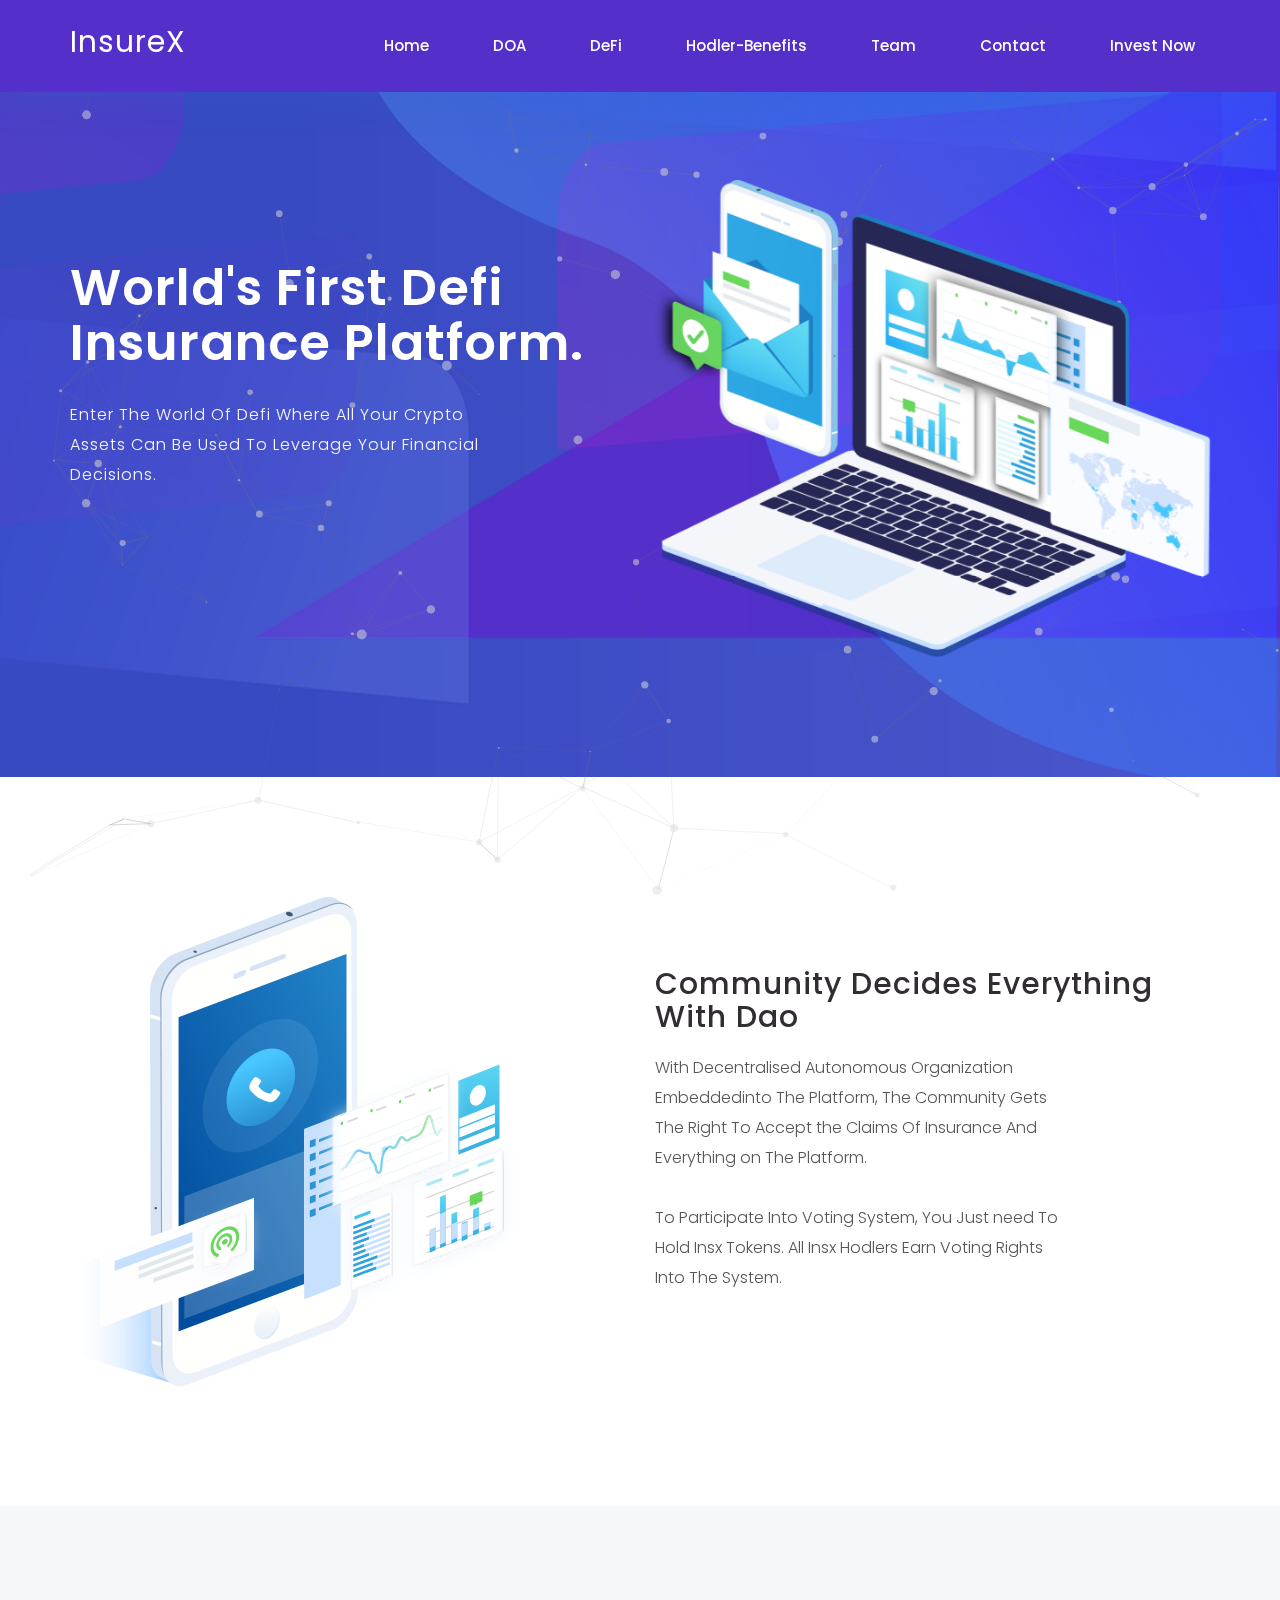
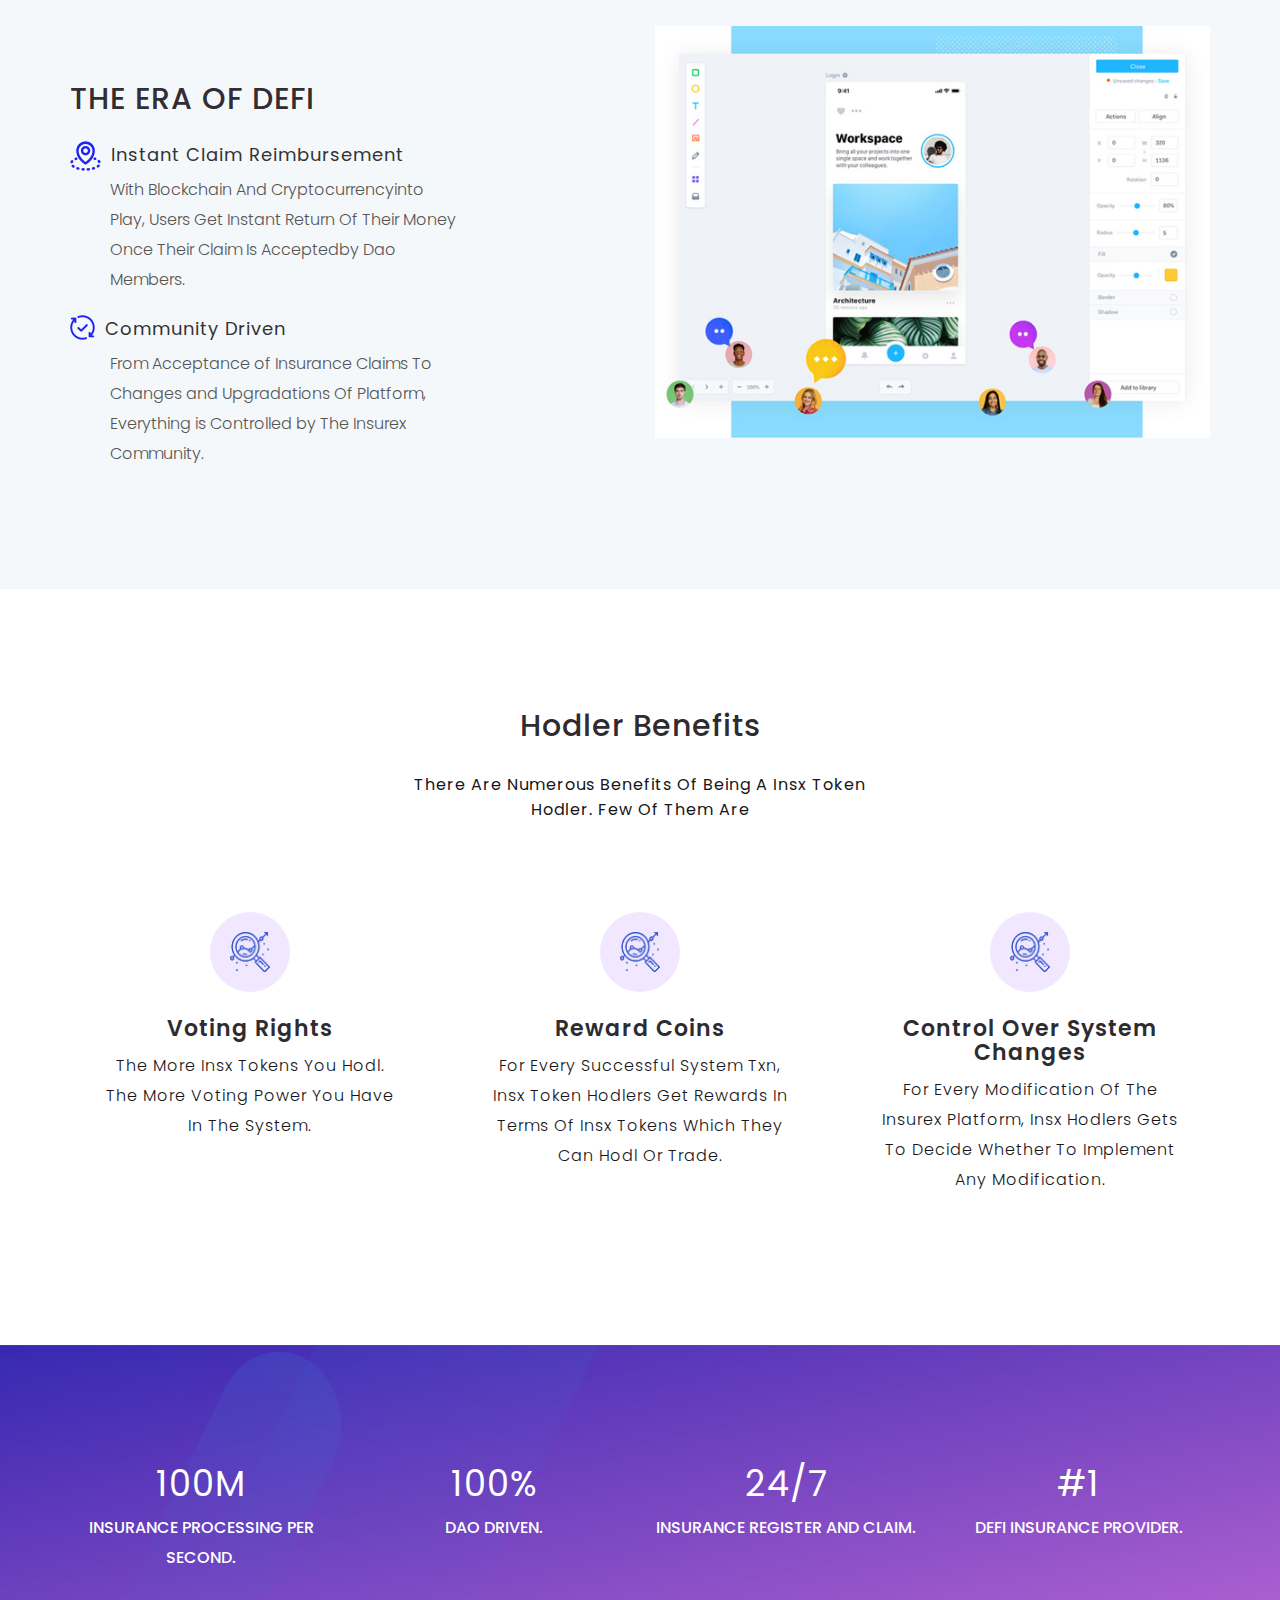
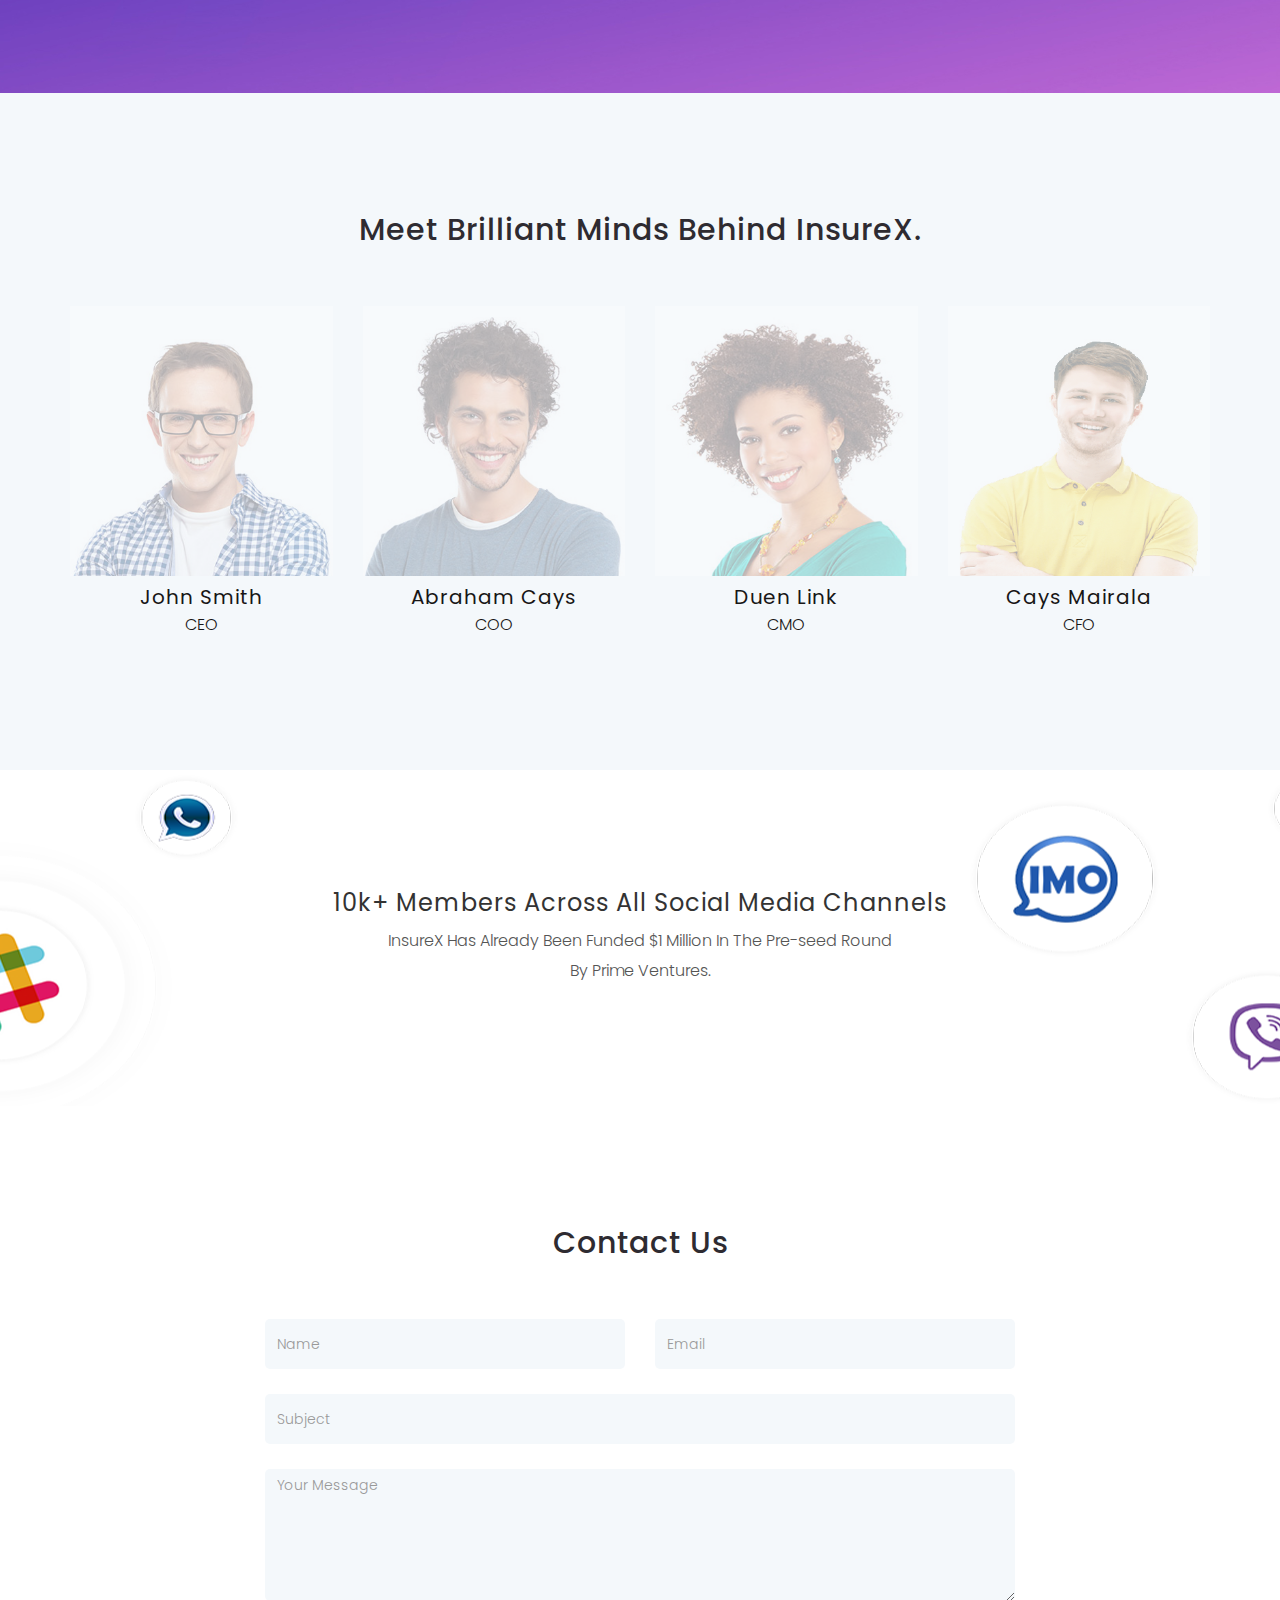
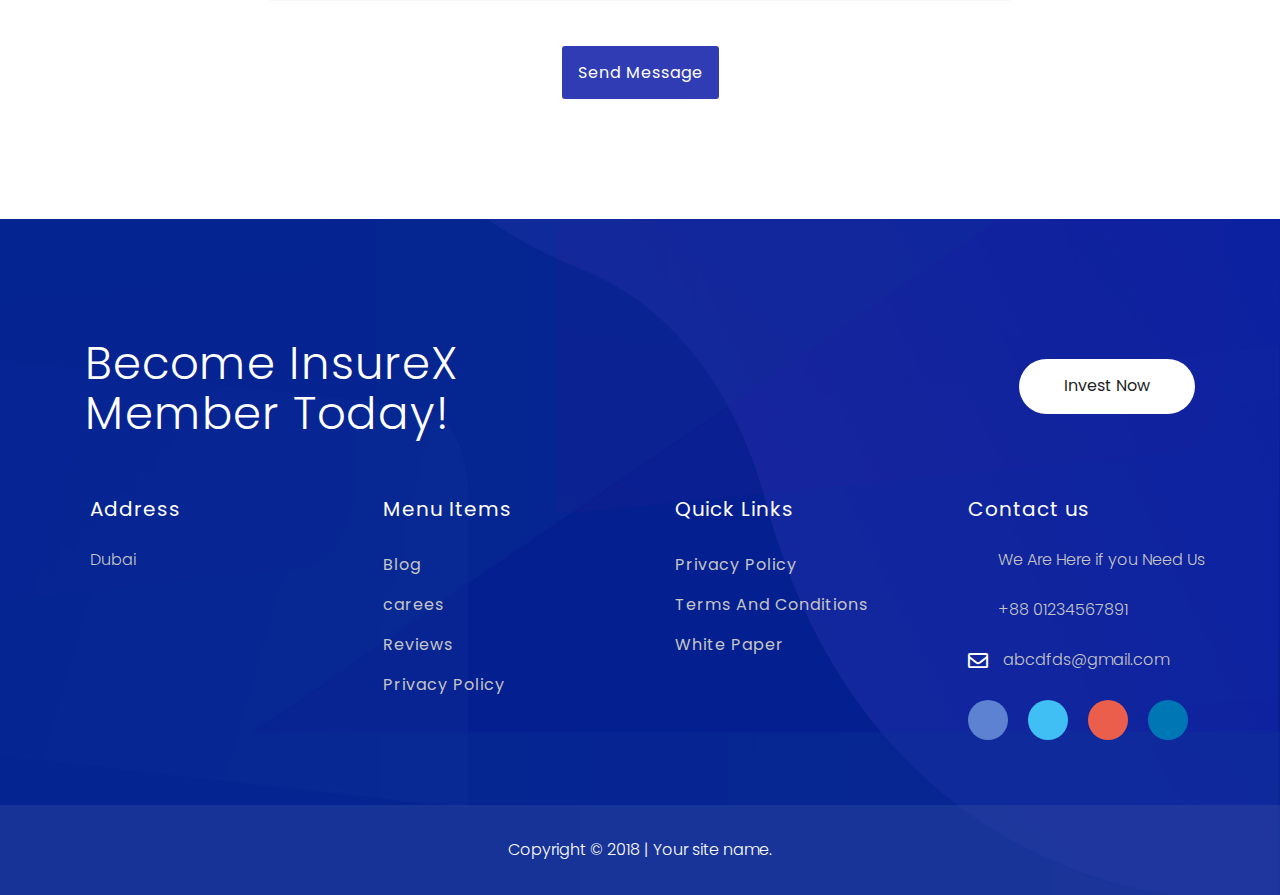
==== commit 486e7482: "Update index.html" ====
--- a/index.html
+++ b/index.html
@@ -8,7 +8,7 @@
 		<meta name="viewport" content="width=device-width, initial-scale=1"> 
 		<!-- The above 3 meta tags *must* come first in the head; any other head content must come *after* these tags -->
 		<!-- SITE TITLE -->
-		<title>Dirilis - Responsive App Landing Page</title>			
+		<title>InsureX</title>			
 		<!-- Latest Bootstrap min CSS -->
 		<link rel="stylesheet" href="assets/bootstrap/css/bootstrap.css">		
 		<!-- Google Font -->
@@ -23,6 +23,10 @@
 		<link rel="stylesheet" href="assets/css/magnific-popup.css">			
 		<!-- Style CSS -->
 		<link rel="stylesheet" href="assets/css/style.css">			
+		<script
+		src="https://code.jquery.com/jquery-3.4.1.js"
+		integrity="sha256-WpOohJOqMqqyKL9FccASB9O0KwACQJpFTUBLTYOVvVU="
+		crossorigin="anonymous"></script>
 		
 		<!-- HTML5 shim and Respond.js IE8 support of HTML5 elements and media queries -->
 		<!-- WARNING: Respond.js doesn't work if you view the page via file:// -->
@@ -35,13 +39,13 @@
     <body data-spy="scroll" data-offset="80">
 
 		<!-- START PRELODER -->
-		<div class="preloader">
+		<!-- <div class="preloader">
 			<div class="status"></div>
-		</div>
+		</div> -->
 		<!-- END PRELODER -->
 		
 		<!-- START NAVBAR -->
-		<div class="navbar navbar-default navbar-fixed-top menu-top">
+		<div class="navbar navbar-default navbar-fixed-top menu-top menu-shrink">
 			<div class="container">
 				<div class="navbar-header">
 					<button type="button" class="navbar-toggle" data-toggle="collapse" data-target=".navbar-collapse">
@@ -50,18 +54,18 @@
 						<span class="icon-bar"></span>
 						<span class="icon-bar"></span>
 					</button>
-					<a href="index.html" class="navbar-brand"><h2>Dirilis</h2></a>
+					<a href="index.html" class="navbar-brand"><h2>InsureX</h2></a>
 				</div>
 				<div class="navbar-collapse collapse">
 					<nav>
 						<ul class="nav navbar-nav navbar-right">                                          
 							<li><a class="page-scroll" href="#home">Home</a></li>
-							<li><a class="page-scroll" href="#about">About</a></li>
-							<li><a class="page-scroll" href="#service">Services</a></li>
-							<li><a class="page-scroll" href="#pricing">Pricing</a></li>								
+							<li><a class="page-scroll" href="#about">DOA</a></li>
+							<li><a class="page-scroll" href="#about_two">DeFi</a></li>
+							<li><a class="page-scroll" href="#service">Hodler-Benefits</a></li>								
 							<li><a class="page-scroll" href="#team">Team</a></li>
-							<li><a class="page-scroll" href="#blog">Blog</a></li>
 							<li><a class="page-scroll" href="#contact">Contact</a></li>
+							<li><a class="page-scroll" href="invest.html">Invest Now</a></li>
 						</ul>  							
 					</nav>
 				</div> 
@@ -70,22 +74,21 @@
 		<!-- END NAVBAR -->	
 		
 		<!-- START  HOME -->
-		<section id="home" class="home-area section-padding" style="background-image: url(assets/img/home/home-bg.png); background-size:cover; background-position:center center">
+		<section id="home" class="home-area section-padding" style="background-image: url(assets/img/home/home-bg.png); background-size:cover; background-position:center center">		
+			<div id="particles-js"></div>
 			<div class="container">
 				<div class="row">
 					<div class="col-md-6 col-sm-6 col-xs-12">
 						<div class="hero-text">
-							<h1>The Best Online Software.</h1>
-							<p>Arrive gives you accurate and timely updates on everything you order, across all online retailers.</p>
-						</div>
-						<div class="home_btn">
-							<a href="#">Download</a>
-							<a class="own-video" href="https://www.youtube.com/watch?v=v5eAbbkaAfU"><i class="fas fa-play"></i>Watch Video</a>
-						</div>
+							<h1>World's First Defi Insurance Platform.</h1>
+							<p>Enter The World Of Defi Where All Your Crypto Assets Can Be
+								Used To Leverage Your Financial Decisions.</p>
+						</div>
+					
 					</div><!--- END COL -->
 					<div class="col-md-6 col-sm-6 col-xs-12">
 						<div class="hero-text-img">
-							<img src="assets/img/home/img-1.png" alt="images" />
+							<img src="assets/img/home/img-1.png" alt="images" style="width: 100%;"/>
 						</div>
 					</div><!--- END COL -->
 				</div><!--- END ROW -->
@@ -104,12 +107,11 @@
 					</div><!--- END COL -->
 					<div class="col-md-6 col-sm-6 col-xs-12">
 						<div class="about_text">
-							<h2>We Take Privacy Seriously</h2>
-							<p>Arrive automatically syncs with your email to track your orders. No digging for tracking info. No copy and pasting.</p>
-							<p>We’re dedicated to keeping your private information safe and secure. Your personal details are only ever used to improve your experience.</p>
-						</div>
-						<div class="about_btn">
-							<a href="#">Download Aaps</a>
+							<h2>Community Decides Everything With Dao</h2>
+							<p>With Decentralised Autonomous Organization Embeddedinto The Platform, The Community
+								Gets The Right To Accept the Claims Of Insurance And Everything on The Platform.</p>
+							<p>To Participate Into Voting System, You Just need To Hold Insx Tokens. All Insx Hodlers Earn Voting
+								Rights Into The System.</p>
 						</div>
 					</div><!--- END COL -->
 				</div><!--- END ROW -->
@@ -123,16 +125,19 @@
 				<div class="row">
 					<div class="col-md-6 col-sm-6 col-xs-12">
 						<div class="about_two_text">
-							<h2>Arrive Takes of Heavy Lifting</h2>
+							<h2>THE ERA OF DEFI</h2>
 							<div class="about_text_content">
 								<img class="img-responsive" src="assets/img/about/icon-1.png" alt="icon" />
-								<h4>Instantly Track your Orders</h4>
-								<p>Arrive automatically syncs with your email to track your orders. No digging for tracking info. No copy and pasting.</p>
+								<h4>Instant Claim Reimbursement</h4>
+								<p>With Blockchain And Cryptocurrencyinto Play,
+									Users Get Instant Return Of Their Money Once Their Claim
+									Is Acceptedby Dao Members.</p>
 							</div>
 							<div class="about_text_content">
 								<img class="img-responsive" src="assets/img/about/icon-2.png" alt="icon" />
-								<h4>Live Updates for Your Packages</h4>
-								<p class="margin_none">See your entire delivery history in what you or dered  one place, so that you always know what you ordered and when.</p>
+								<h4>Community Driven</h4>
+								<p class="margin_none">From Acceptance of Insurance Claims To Changes and Upgradations
+									Of Platform, Everything is Controlled by The Insurex Community.</p>
 							</div>
 						</div>
 					</div><!--- END COL -->
@@ -152,8 +157,8 @@
 				<div class="row text-center">
 					<div class="col-md-12">
 						<div class="section-title">
-							<h2>Our Services</h2>
-							<p>Truework verifies the identity behind every request and only leases information according to the latest </p>
+							<h2>Hodler Benefits</h2>
+							<p>There Are Numerous Benefits Of Being A Insx Token Hodler. Few Of Them Are </p>
 						</div>
 					</div><!--- END COL -->
 					<div class="col-md-4 col-sm-6 col-xs-12">
@@ -161,8 +166,10 @@
 							<div class="service_icon">
 								<img src="assets/img/service/icon-1.png" alt="icon" />
 							</div>
-							<h4>Extreme Security</h4>
-							<p>Et harum quidem rerum facilis est et expedita distinctio Nam libero tem pore cum soluta </p>
+							<h4>Voting Rights
+							</h4>
+							<p>The More Insx Tokens You Hodl. The
+								More Voting Power You Have In The System. </p>
 						</div>
 					</div><!--- END COL -->
 					<div class="col-md-4 col-sm-6 col-xs-12">
@@ -170,8 +177,9 @@
 							<div class="service_icon">
 								<img src="assets/img/service/icon-1.png" alt="icon" />
 							</div>
-							<h4>Pixel Perfect</h4>
-							<p>Et harum quidem rerum facilis est et expedita distinctio Nam libero tem pore cum soluta </p>
+							<h4>Reward Coins</h4>
+							<p>For Every Successful System Txn, Insx Token Hodlers Get
+								Rewards In Terms Of Insx Tokens Which They Can Hodl Or Trade. </p>
 						</div>
 					</div><!--- END COL -->
 					<div class="col-md-4 col-sm-6 col-xs-12">
@@ -179,35 +187,9 @@
 							<div class="service_icon">
 								<img src="assets/img/service/icon-1.png" alt="icon" />
 							</div>
-							<h4>Bright Colors</h4>
-							<p>Et harum quidem rerum facilis est et expedita distinctio Nam libero tem pore cum soluta </p>
-						</div>
-					</div><!--- END COL -->
-					<div class="col-md-4 col-sm-6 col-xs-12">
-						<div class="service_conteant">
-							<div class="service_icon">
-								<img src="assets/img/service/icon-1.png" alt="icon" />
-							</div>
-							<h4>Screen sharing</h4>
-							<p>Et harum quidem rerum facilis est et expedita distinctio Nam libero tem pore cum soluta </p>
-						</div>
-					</div><!--- END COL -->
-					<div class="col-md-4 col-sm-6 col-xs-12">
-						<div class="service_conteant">
-							<div class="service_icon">
-								<img src="assets/img/service/icon-1.png" alt="icon" />
-							</div>
-							<h4>Instant messaging</h4>
-							<p>Et harum quidem rerum facilis est et expedita distinctio Nam libero tem pore cum soluta </p>
-						</div>
-					</div><!--- END COL -->
-					<div class="col-md-4 col-sm-6 col-xs-12">
-						<div class="service_conteant">
-							<div class="service_icon">
-								<img src="assets/img/service/icon-1.png" alt="icon" />
-							</div>
-							<h4>Group video call</h4>
-							<p>Et harum quidem rerum facilis est et expedita distinctio Nam libero tem pore cum soluta </p>
+							<h4> Control Over System Changes</h4>
+							<p>For Every Modification Of The Insurex Platform, Insx Hodlers
+								Gets To Decide Whether To Implement Any Modification.</p>
 						</div>
 					</div><!--- END COL -->
 				</div><!--- END ROW -->
@@ -222,25 +204,25 @@
 					<div class="col-md-3 col-sm-6 col-xs-12">
 						<div class="counter_content text-center">
 							<h4>100M</h4>
-							<p>Conversations Enabled</p>
+							<p>Insurance Processing Per Second.</p>
 						</div>
 					</div><!--- END COL -->
 					<div class="col-md-3 col-sm-6 col-xs-12">
 						<div class="counter_content text-center">
-							<h4>97%.99</h4>
-							<p>Network Uptime</p>
+							<h4>100%</h4>
+							<p>Dao Driven.</p>
 						</div>
 					</div><!--- END COL -->
 					<div class="col-md-3 col-sm-6 col-xs-12">
 						<div class="counter_content text-center">
 							<h4>24/7</h4>
-							<p>Customer Support</p>
+							<p>Insurance Register And Claim.</p>
 						</div>
 					</div><!--- END COL -->
 					<div class="col-md-3 col-sm-6 col-xs-12">
 						<div class="counter_content text-center">
-							<h4>+10</h4>
-							<p>Unrivalled Service</p>
+							<h4>#1</h4>
+							<p>Defi Insurance Provider.</p>
 						</div>
 					</div><!--- END COL -->
 				</div><!--- END ROW -->
@@ -248,103 +230,6 @@
 		</section>
 		<!-- END CUNTING -->
 		
-	    <!-- START APP SCREENSHOT  -->
-		<section id="screenshots" class="app-screenshot section-padding">
-			<div class="container">
-				<div class="row">
-					<div class="col-md-12">
-						<div class="section-title text-center wow zoomIn">
-							<h2>Apps Screenshots</h2>
-							<p>Our powerful analytics and reporting tools deliver insights that drive better business results.</p>
-						</div>				
-					</div><!--- END COL -->				
-					<div class="col-md-12">
-						<div class="s-slider">
-						  <div class="item"><img src="assets/img/screenshot/img-1.jpg" alt=""/></div>
-						  <div class="item"><img src="assets/img/screenshot/img-2.jpg" alt=""/></div>
-						  <div class="item"><img src="assets/img/screenshot/img-5.jpg" alt=""/></div>
-						  <div class="item"><img src="assets/img/screenshot/img-4.jpg" alt=""/></div>
-						  <div class="item"><img src="assets/img/screenshot/img-3.jpg" alt=""/></div>
-						  <div class="item"><img src="assets/img/screenshot/img-1.jpg" alt=""/></div>
-						  <div class="item"><img src="assets/img/screenshot/img-2.jpg" alt=""/></div>
-						  <div class="item"><img src="assets/img/screenshot/img-5.jpg" alt=""/></div>
-						  <div class="item"><img src="assets/img/screenshot/img-4.jpg" alt=""/></div>
-						  <div class="item"><img src="assets/img/screenshot/img-3.jpg" alt=""/></div>
-						</div>
-					</div><!--- END COL -->
-				</div><!--- END ROW -->			
-			</div><!--- END CONTAINER -->	
-		</section>
-		<!-- END APP SCREENSHOT -->
-		
-		<!-- START PRICING TABLE -->
-		<section id="pricing" class="pricing_area">
-			<div class="container">
-				<div class="row text-center">
-					<div class="col-md-12">
-						<div class="section-title">
-							<h2>Pricing Table</h2>
-							<p>Truework verifies the identity behind every request and only leases information according to the latest </p>
-						</div>
-					</div><!--- END COL -->
-					<div class="col-md-4 col-sm-6 col-xs-12">
-						<div class="pricingtable">
-							<div class="pricing_heading">
-								<h3>Personal</h3>
-								<h2>$49<span>/Month</span></h2>
-							</div>
-							<div class="pricingContent">
-								<ul>
-									<li>4 TB Storage</li>
-									<li>No API Access</li>
-									<li>Simple and professional</li>
-									<li>Unlimited Bandwidth</li>
-									<li>Statistic Dashboard</li>
-								</ul>
-							</div>
-							<a href="#" class="pricing_btn">Get Started</a>
-						</div>
-					</div><!-- END COL  -->
-					<div class="col-md-4 col-sm-6 col-xs-12">
-						<div class="pricingtable">
-							<div class="pricing_heading">
-								<h3>Professional</h3>
-								<h2>$49<span>/Month</span></h2>
-							</div>
-							<div class="pricingContent">
-								<ul>
-									<li>6 TB Storage</li>
-									<li>No API Access</li>
-									<li>Simple and professional</li>
-									<li>Unlimited Bandwidth</li>
-									<li>Statistic Dashboard</li>
-								</ul>
-							</div>
-							<a href="#" class="pricing_btn">Get Started</a>
-						</div>
-					</div><!-- END COL  -->
-					<div class="col-md-4 col-sm-6 col-xs-12">
-						<div class="pricingtable">
-							<div class="pricing_heading">
-								<h3>Business</h3>
-								<h2>$49<span>/Month</span></h2>
-							</div>
-							<div class="pricingContent">
-								<ul>
-									<li>8 TB Storage</li>
-									<li>No API Access</li>
-									<li>Simple and professional</li>
-									<li>Unlimited Bandwidth</li>
-									<li>Statistic Dashboard</li>
-								</ul>
-							</div>
-							<a href="#" class="pricing_btn">Get Started</a>
-						</div>
-					</div><!-- END COL  -->
-				</div><!--- END ROW -->
-			</div><!--- END CONTAINER -->
-		</section>
-		<!-- END PRICING TABLE-->
 		
 		<!-- START OUR TEAM -->
 		<section id="team" class="team_area">
@@ -352,8 +237,7 @@
 				<div class="row">
 					<div class="col-md-12">
 						<div class="section-title text-center">
-							<h2>Our Team Member</h2>
-							<p>Our powerful analytics and reporting tools deliver insights that drive better business results. </p>
+							<h2>Meet Brilliant Minds Behind InsureX.</h2>
 						</div>
 					</div><!--- END COL -->
 					<div class="col-md-3 col-sm-6">
@@ -363,7 +247,7 @@
 							</div>
 							<div class="team-prof">
 								<h4 class="post-title"><a href="#">John Smith</a></h4>
-								<span class="post">CEO Manager</span>
+								<span class="post">CEO</span>
 							</div>
 						</div>
 					</div><!--- END COL -->
@@ -374,7 +258,7 @@
 							</div>
 							<div class="team-prof">
 								<h4 class="post-title"><a href="#">Abraham Cays</a></h4>
-								<span class="post">PHP Manager</span>
+								<span class="post">COO</span>
 							</div>
 						</div>
 					</div><!--- END COL -->
@@ -385,7 +269,8 @@
 							</div>
 							<div class="team-prof">
 								<h4 class="post-title"><a href="#">Duen Link</a></h4>
-								<span class="post">UI/UX Manager</span>
+								<span class="post">
+									CMO</span>
 							</div>
 						</div>
 					</div><!--- END COL -->
@@ -396,7 +281,7 @@
 							</div>
 							<div class="team-prof">
 								<h4 class="post-title"><a href="#">Cays Mairala</a></h4>
-								<span class="post">Web Manager</span>
+								<span class="post">CFO</span>
 							</div>
 						</div>
 					</div><!--- END COL -->
@@ -411,239 +296,15 @@
 					<div class="row">
 						<div class="col-md-12 text-center">
 							<div class="client_title">
-								<h2>168k+ Happy Client</h2>
-								<p>With revenue and product engagement insights in the same place, Vitally helps you discover the commonalities that lead to passionate, and paying, product champions</p>
+								<h3>10k+ Members Across All Social Media Channels</h3>
+								<p>InsureX Has Already Been Funded $1 Million In The Pre-seed Round By Prime Ventures.</p>
 							</div>
 						</div><!--- END COL -->
 					</div><!--- END ROW -->
 				</div><!--- END CONTAINER -->
 			</section>
 		<!-- END CLIENT -->
-		
-		<!-- START DOWNLOAD -->
-		<section id="download" class="download section-padding">
-			<div class="container">
-				<div class="row">
-					<div class="col-md-6  col-sm-6 col-xs-12 ">
-						<div class="download_text">
-							<h2>Download This Sofware</h2>
-							<p>Lorem ipsum dolor sit amet, consectetur adipisicing elit, sed do eiusmod tempor incididunt ut labore et.Lorem ipsum dolor sit amet, consectetur adipisicing elit.</p>
-							<a class="download_btn" href="#"><img src="assets/img/download/apple.png" alt="" /></a>
-							<a class="download_btn_two" href="#"><img src="assets/img/download/android.png" alt="" /></a>
-						</div>
-					</div><!--- END COL -->
-					<div class="col-md-6 col-sm-6 col-xs-12">
-						<div class="download_img">
-							<img class="img-responsive" src="assets/img/download/img-1.png" alt="" />
-						</div>
-					</div><!--- END COL -->				
-				</div><!--- END ROW -->
-			</div><!--- END CONTAINER -->		
-		</section>
-		<!-- END DOWNLOAD -->
-		
-		<!-- START FAQS -->
-		<section class="faqs_area section-padding ">
-			<div class="container">
-				<div class="row">
-					<div class="col-md-12">
-						<div class="section-title text-center">
-							<h2>Frequently Asked Questions</h2>
-							<p>Our powerful analytics and reporting tools deliver insights that drive better business results.</p>
-						</div>
-					</div><!--- END COL -->
-					<div class="col-md-8 col-md-offset-2">
-						<div class="panel-group" id="accordion" role="tablist" aria-multiselectable="true">
-							<div class="panel panel-default">
-								<div class="panel-heading" role="tab" id="headingOne">
-									<h4 class="panel-title">
-										<a class="" role="button" data-toggle="collapse" data-parent="#accordion" href="#collapseOne" aria-expanded="true" aria-controls="collapseOne">
-											What is Apps Landing Page?
-										</a>
-									</h4>
-								</div>
-								<div id="collapseOne" class="panel-collapse collapse in" role="tabpanel" aria-labelledby="headingOne">
-									<div class="panel-body">
-										Maecenas faucibus mollis interdum. Maecenas sed diam eget risus varius blan sit amet non magna. Cras mattis consectetur purus sit amet ferme tum. Nulla vitae elit libero, a pharetra augue.
-									</div>
-								</div>
-							</div>
-							<div class="panel panel-default">
-								<div class="panel-heading" role="tab" id="headingTwo">
-									<h4 class="panel-title">
-										<a class="collapsed" role="button" data-toggle="collapse" data-parent="#accordion" href="#collapseTwo" aria-expanded="false" aria-controls="collapseTwo">
-											What is Regular License?
-										</a>
-									</h4>
-								</div>
-								<div id="collapseTwo" class="panel-collapse collapse" role="tabpanel" aria-labelledby="headingTwo">
-									<div class="panel-body">
-										Maecenas faucibus mollis interdum. Maecenas sed diam eget risus varius blan sit amet non magna. Cras mattis consectetur purus sit amet ferme tum. Nulla vitae elit libero, a pharetra augue.
-									</div>
-								</div>
-							</div>
-							<div class="panel panel-default">
-								<div class="panel-heading" role="tab" id="headingThree">
-									<h4 class="panel-title">
-										<a class="collapsed" role="button" data-toggle="collapse" data-parent="#accordion" href="#collapseThree" aria-expanded="false" aria-controls="collapseThree">
-											What is Extended License?
-										</a>
-									</h4>
-								</div>
-								<div id="collapseThree" class="panel-collapse collapse" role="tabpanel" aria-labelledby="headingThree">
-									<div class="panel-body">
-										Maecenas faucibus mollis interdum. Maecenas sed diam eget risus varius blan sit amet non magna. Cras mattis consectetur purus sit amet ferme tum. Nulla vitae elit libero, a pharetra augue.
-									</div>
-								</div>
-							</div>
-							<div class="panel panel-default">
-								<div class="panel-heading" role="tab" id="headingThree">
-									<h4 class="panel-title">
-										<a class="collapsed" role="button" data-toggle="collapse" data-parent="#accordion" href="#collapseThree" aria-expanded="false" aria-controls="collapseThree">
-											Nulla Vitae Elit libero?
-										</a>
-									</h4>
-								</div>
-								<div id="collapseThree" class="panel-collapse collapse" role="tabpanel" aria-labelledby="headingThree">
-									<div class="panel-body">
-										Maecenas faucibus mollis interdum. Maecenas sed diam eget risus varius blan sit amet non magna. Cras mattis consectetur purus sit amet ferme tum. Nulla vitae elit libero, a pharetra augue.
-									</div>
-								</div>
-							</div>
-						</div>
-					</div><!-- END COL-->
-				</div><!-- END ROW-->
-			</div><!-- END CONTAINER-->
-		</section>
-		<!-- END FAQS -->
-		
-		<!-- START BLOG -->	
-		<section id="blog" class="blog_area section-padding">
-			<div class="container">
-				<div class="row">	
-					<div class="col-md-12">
-						<div class="section-title text-center">
-							<h2>Latest Blog</h2>
-							<p>Nothing na nating alam lana nakukuha ang atensyon kng nagb abasa</p>
-						</div>
-					</div><!--- END COL -->
-					<div class="col-md-12">
-						<div id="news-slider" class="owl-carousel">
-							<div class="post-slide">
-								<div class="post-img">
-									<img src="assets/img/blog/img-1.jpg" alt="">
-									<div class="over-layer"></div>
-								</div>
-								<div class="post-content">
-									<h5 class="post_date" >June 2 , 2018</h5>
-									<h5 class="post_name" >By John Smith</h5>
-									<h3 class="post-title">How To Showcase Awesome App?</h3>
-									<p class="post-description">
-										Aenean et facilisis justo vitae ortis augue Orci varius mairelNulla vitae Libero Mairela amare
-									</p>
-									<a href="#" class="read-more">Read more</a>
-								</div>
-							</div>
-							<div class="post-slide">
-								<div class="post-img">
-									<img src="assets/img/blog/img-2.jpg" alt="">
-									<div class="over-layer"></div>
-								</div>
-								<div class="post-content">
-									<h5 class="post_date" >June 20 , 2018</h5>
-									<h5 class="post_name" >By John Smith</h5>
-									<h3 class="post-title">Designs Remotely</h3>
-									<p class="post-description">
-										Nean et facilisis justo vitae loboris augue Orci varius mairelNulla vitae Libero Turki
-									</p>
-									<a href="#" class="read-more">Read more</a>
-								</div>
-							</div>
-							<div class="post-slide">
-								<div class="post-img">
-									<img src="assets/img/blog/img-3.jpg" alt="">
-									<div class="over-layer"></div>
-								</div>
-								<div class="post-content">
-									<h5 class="post_date" >June 25 , 2018</h5>
-									<h5 class="post_name" >By John Smith</h5>
-									<h3 class="post-title">Design Better UX</h3>
-									<p class="post-description">
-										Naira et facilisis justo vitae ortis augue Orci varius mairelNulla vitae Libero Mairelas
-									</p>
-									<a href="#" class="read-more">Read more</a>
-								</div>
-							</div>
-							<div class="post-slide">
-								<div class="post-img">
-									<img src="assets/img/blog/img-1.jpg" alt="">
-									<div class="over-layer"></div>
-								</div>
-								<div class="post-content">
-									<h5 class="post_date" >June 2 , 2018</h5>
-									<h5 class="post_name" >By John Smith</h5>
-									<h3 class="post-title">Tips For Presenting</h3>
-									<p class="post-description">
-										Naira et facilisis justo vitae ortis augue Orci varius mairelNulla vitae Libero Mairelas
-									</p>
-									<a href="#" class="read-more">Read more</a>
-								</div>
-							</div>
-							<div class="post-slide">
-								<div class="post-img">
-									<img src="assets/img/blog/img-2.jpg" alt="">
-									<div class="over-layer"></div>
-								</div>
-								<div class="post-content">
-									<h5 class="post_date" >June 10 , 2018</h5>
-									<h5 class="post_name" >By John Smith</h5>
-									<h3 class="post-title">Tips For Presenting</h3>
-									<p class="post-description">
-										Naira et facilisis justo vitae ortis augue Orci varius mairelNulla vitae Libero Mairelas
-									</p>
-									<a href="#" class="read-more">Read more</a>
-								</div>
-							</div>
-						</div>
-					</div><!--- END COL -->
-				</div><!--- END ROW -->
-			</div><!--- END CONTAINER -->
-		</section>	
-		<!-- END BLOG -->	
-		
-		<!-- START COMPANY PARTNER LOGO  -->
-		<section class="partner-logo">
-			<div class="container">
-				<div class="row">
-					<div class="partner col-md-3">
-						<a href="#"><img src="assets/img/partner/img-1.png" alt="image"></a>
-					</div><!-- END COL  -->
-					<div class="partner col-md-3">
-						<a href="#"><img src="assets/img/partner/img-2.png" alt="image"></a>
-					</div><!-- END COL  -->
-					<div class="partner col-md-3">
-						<a href="#"><img src="assets/img/partner/img-3.png" alt="image"></a>
-					</div><!-- END COL  -->
-					<div class="partner col-md-3">
-						<a href="#"><img src="assets/img/partner/img-4.png" alt="image"></a>
-					</div><!-- END COL  -->
-					<div class="partner col-md-3">
-						<a href="#"><img src="assets/img/partner/img-5.png" alt="image"></a>
-					</div><!-- END COL  -->
-					<div class="partner col-md-3">
-						<a href="#"><img src="assets/img/partner/img-6.png" alt="image"></a>
-					</div><!-- END COL  -->
-					<div class="partner col-md-3">
-						<a href="#"><img src="assets/img/partner/img-7.png" alt="image"></a>
-					</div><!-- END COL  -->
-					<div class="partner col-md-3">
-						<a href="#"><img src="assets/img/partner/img-8.png" alt="image"></a>
-					</div><!-- END COL  -->
-				</div><!--END  ROW  -->
-			</div><!-- END CONTAINER  -->
-		</section>
-		<!-- END COMPANY PARTNER LOGO -->
-		
+			
 		<!-- START CONTACT FORM-->
 		<section id="contact" class="contact_area section-padding">
 			<div class="container">
@@ -651,32 +312,29 @@
 					<div class="col-md-12">
 						<div class="section-title contact-title text-center wow zoomIn">
 							<h2>Contact us</h2>
-							<p>Our powerful analytics and reporting tools deliver insights that drive better business results.</p>
 						</div>
 					</div><!--- END COL -->
 					<div class="col-md-8 col-md-offset-2">
 						<div class="contact">
-							<form class="form" name="enq" method="post" action="contact.php" onsubmit="return validation();">
+							<form class="form" name="enq" method="post" id="myForm">
 								<div class="row">
 									<div class="form-group col-md-6">
-										<input type="text" name="name" class="form-control" id="first-name" placeholder="Name" required="required">
+										<input type="text" name="Name" class="form-control" id="first-name" placeholder="Name" required="required">
 									</div>
 									<div class="form-group col-md-6">
-										<input type="email" name="email" class="form-control" id="email" placeholder="Email" required="required">
+										<input type="email" name="Email" class="form-control" id="email" placeholder="Email" required="required">
 									</div>
 									<div class="form-group col-md-12">
-										<input type="text" name="subject" class="form-control" id="subject" placeholder="Subject" required="required">
+										<input type="text" name="Subject" class="form-control" id="subject" placeholder="Subject" required="required">
 									</div>
 									<div class="form-group col-md-12">
-										<textarea rows="6" name="message" class="form-control" id="description" placeholder="Your Message" required="required"></textarea>
-									</div>
-									
-									<div class="actions">
-										<input type="submit" value="Send message" name="submit" id="submitButton" class="btn btn-lg btn-contact-bg" title="Submit Your Message!" />
-									</div>
-									
+										<textarea rows="6" name="Message" class="form-control" id="description" placeholder="Your Message" required="required"></textarea>
+									</div>
 								</div>
 							</form>
+							<div class="actions">
+								<input type="submit" value="Send Message" name="submit" id="submitButton" class="btn btn-lg btn-contact-bg" title="Submit Your Message!" onclick='SubForm()'/>
+							</div>
 						</div>
 					</div><!--- END COL -->	
 				</div><!--- END ROW -->				
@@ -692,32 +350,28 @@
 							<div class="footer_newsletter">
 								<div class="col-md-6 col-sm-6 col-xs-12">
 									<div class="footer_newsletter_text">
-										<h2>Get Maecenas Today !</h2>
-										<p>Free 30 Day trails For macOS And Windows</p>
+										<h2>Become InsureX Member Today!</h2>
 									</div>
 								</div><!--- END COL -->
 								<div class="col-md-6 col-sm-6 col-xs-12">
 									<div class="footer_newsletter_btn">
-										<a class="btn btn-default" href="#">Get Started</a>
+										<a class="btn btn-default" href="invest.html">Invest Now</a>
 									</div>
 								</div><!--- END COL -->
 							</div>
 						</div><!--- END COL -->
 						
-						<div class="col-xs-12 col-sm-6 col-md-2">
+						<div class="col-xs-12 col-sm-6 col-md-3">
 							<div class="footer_services">
-								<h3 class="footer_title">Our Course</h3>
-								<ul>
-									<li><a href="#">About Us</a></li>
-									<li><a href="#">Partners</a></li>
-									<li><a href="#">Pricing</a></li>
-									<li><a href="#">Career</a></li>
-								</ul>
+								<h3 class="footer_title">Address</h3>
+								<div class="footer_contact">
+									<p>Dubai</p>
+								</div>
 							</div>
 						</div><!-- END COL -->
-						<div class="col-xs-12 col-sm-6 col-md-2">
+						<div class="col-xs-12 col-sm-6 col-md-3">
 							<div class="footer_services">
-								<h3 class="footer_title">Learn & Grow</h3>
+								<h3 class="footer_title">Menu Items</h3>
 								<ul>
 									<li><a href="#">Blog</a></li>
 									<li><a href="#">carees</a></li>
@@ -726,29 +380,18 @@
 								</ul>
 							</div>
 						</div><!-- END COL -->
-						<div class="col-xs-12 col-sm-6 col-md-2">
+						<div class="col-xs-12 col-sm-6 col-md-3">
 							<div class="footer_services">
-								<h3 class="footer_title">Security</h3>
-								<ul>
-									<li><a href="#">Feature</a></li>
-									<li><a href="#">Hosting & Security</a></li>
-									<li><a href="#">Analysis</a></li>
-									<li><a href="#">Marketing</a></li>
-									<li><a href="#">Learning tools</a></li>
-								</ul>
-							</div>
-						</div><!-- END COL -->
-						<div class="col-xs-12 col-sm-6 col-md-2">
-							<div class="footer_services">
-								<h3 class="footer_title">Legals</h3>
+								<h3 class="footer_title">Quick Links</h3>
 								<ul>
 									<li><a href="#">Privacy Policy</a></li>
-									<li><a href="#">Ternm of Services</a></li>
-									<li><a href="#">DMCA</a></li>
+									<li><a href="#">Terms And Conditions</a></li>
+									<li><a href="#">White Paper</a></li>
 								</ul>
 							</div>
 						</div><!-- END COL -->
-						<div class="col-xs-12 col-sm-6 col-md-4">
+						
+						<div class="col-xs-12 col-sm-6 col-md-3">
 							<div class="footer_services">
 								<h3 class="footer_title">Contact us</h3>
 								<div class="footer_contact">
@@ -782,15 +425,14 @@
 		<!-- END FOOTER -->	
 		
 		<!-- Latest jQuery -->
-			<script src="assets/js/jquery-1.12.4.min.js"></script>
+			<!-- <script src="assets/js/jquery-1.12.4.min.js"></script> -->
 		<!-- Latest compiled and minified Bootstrap -->
 			<script src="assets/bootstrap/js/bootstrap.min.js"></script>
 		<!-- modernizer JS -->		
 			<script src="assets/js/modernizr-2.8.3.min.js"></script>
-		<!-- Touch Swipe JS File Version - 1.6.15 -->
-			<script src="assets/js/jquery.touchSwipe.min.js"></script>
-		<!-- Paradise Slider Main JS File -->
-			<script src="assets/js/paradise_slider_min.js"></script>	
+		<!-- PARTICLE JS -->
+			<script src="assets/js/particles.min.js"></script>	
+			<script src="assets/js/app.js"></script>
 		<!-- stellar js -->
 			<script src="assets/js/jquery.stellar.min.js"></script>				
 		<!-- owl-carousel min js  -->
@@ -799,16 +441,12 @@
 			<script src="assets/js/jquery.magnific-popup.min.js"></script>
 		<!-- jquery mixitup min js -->
 			<script src="assets/js/jquery.mixitup.js"></script>
-		<!-- jquery masonry.pkgd.min.js -->
-			<script src="assets/js/masonry.pkgd.min.js" type="text/javascript"></script>
 		<!-- scrolltopcontrol js -->
-			<script src="assets/js/scrolltopcontrol.js"></script>	
-		<!-- wow min js -->
-			<script src="assets/js/wow.min.js"></script>			
+			<script src="assets/js/scrolltopcontrol.js"></script>		
 		<!-- form-contact js -->
-			<script src="assets/js/form-contact.js"></script>				
 		<!-- scripts js -->
 			<script src="assets/js/scripts.js"></script>
+
 			
 		 <script>
 		 var container = document.querySelector('#masonry-grid');
@@ -818,6 +456,23 @@
 			easing: 'linear',
 			gutter:1
 		  });
-		</script>
+          </script>
+
+<script>
+	function SubForm (){
+		$.ajax({
+			url:"https://api.apispreadsheets.com/data/13272/",
+			type:"post",
+			data:$("#myForm").serializeArray(),
+			success: function(){
+				alert("Form Data Submitted :)")
+			},
+			error: function(){
+				alert("There was an error :(")
+			}
+		});
+	}
+</script>
     </body>
-</html>+</html>
+<!-- https://script.google.com/macros/s/AKfycbxIkqp0yAzLRBmC3SO4aoqzxZCmqQMkrBYdzGihehExy_28RAdL7w8T_KS-R5rGuTCDrA/exec -->
